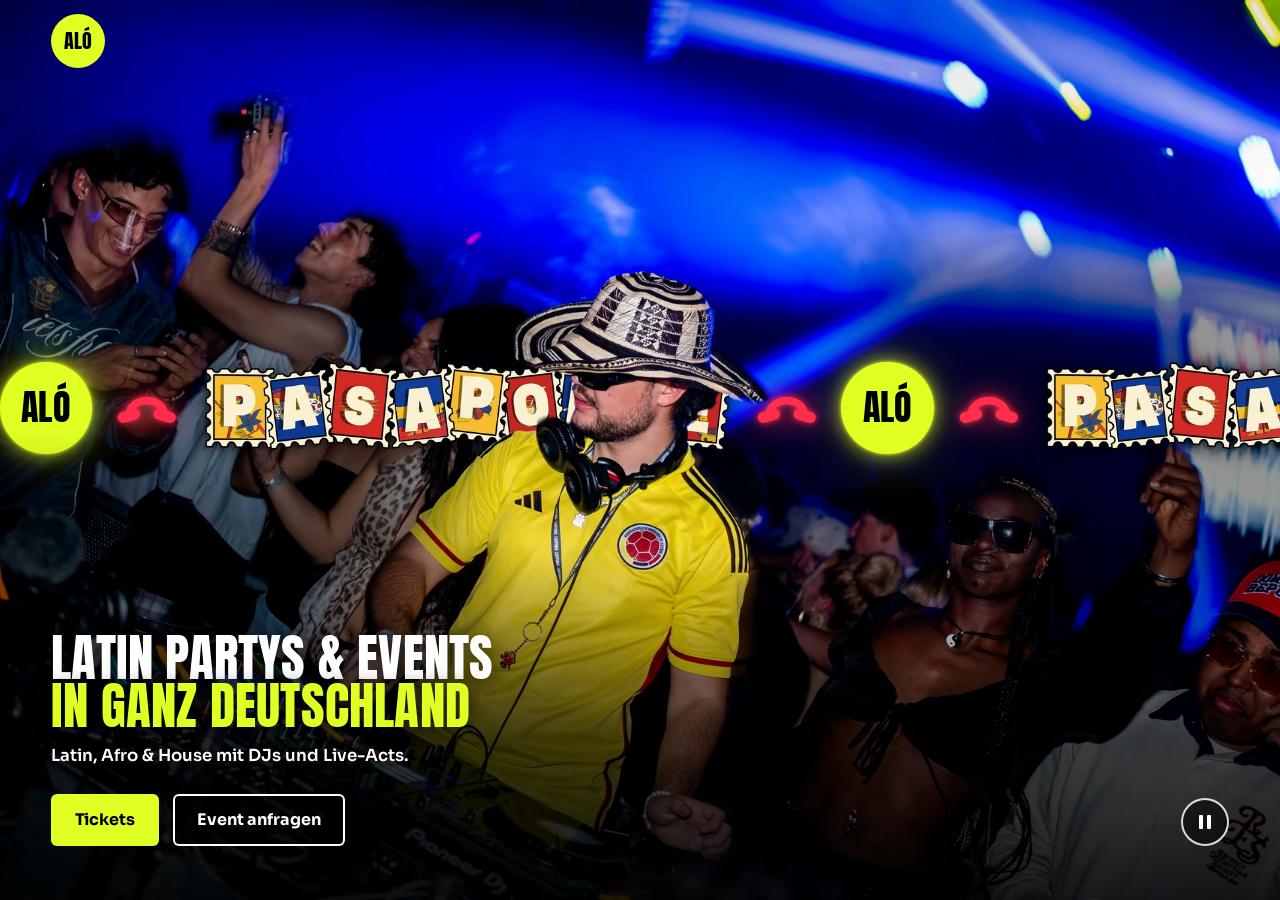
==== index.html @ 97cbc5de "index.html: Weiterleitung auf pasaporte.html Co-Authored-By: Claude Sonnet 5.5 <noreply@anthropic.co" ====
<!DOCTYPE html>
<html lang="de">
<head>
<meta charset="utf-8">
<title>PASAPORTE by ALÓ Events</title>
<meta http-equiv="refresh" content="0; url=pasaporte.html">
<link rel="canonical" href="pasaporte.html">
<script>location.replace("pasaporte.html" + location.search + location.hash);</script>
</head>
<body>
<p><a href="pasaporte.html">Weiter zu PASAPORTE</a></p>
</body>
</html>
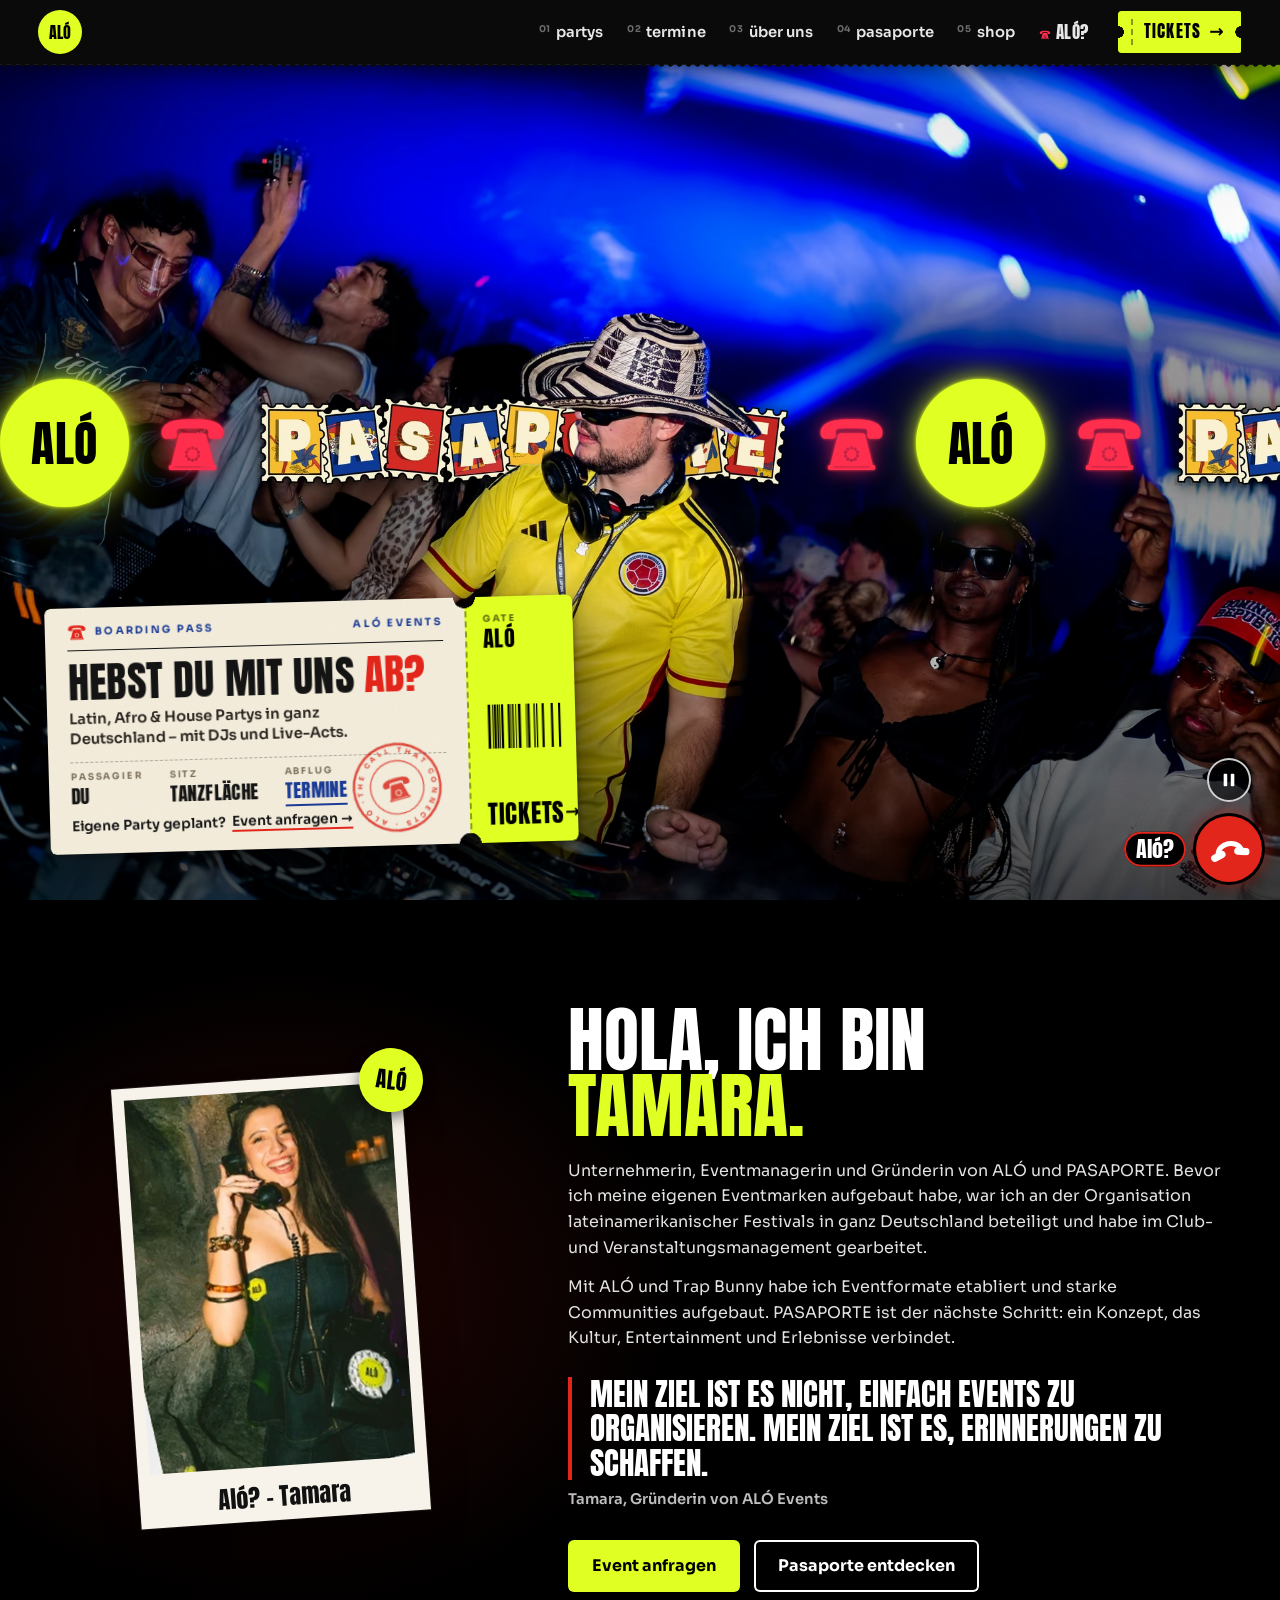
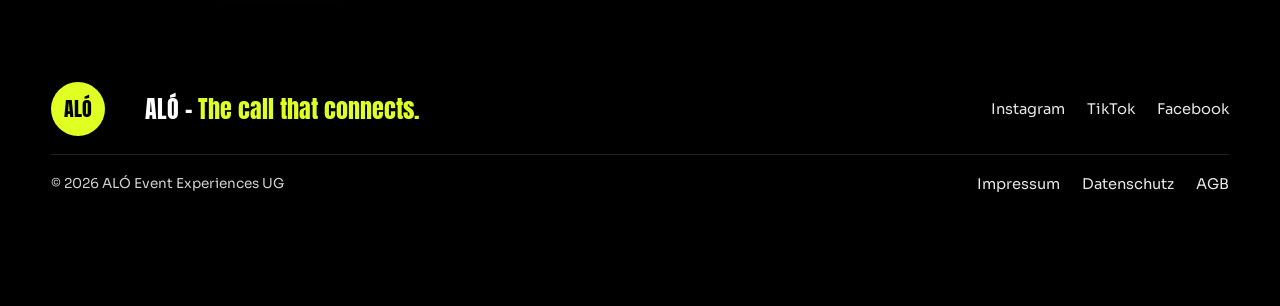
==== commit 25e5b640: "ALÓ Events Layered: komplette Seite mit Layered-Landingpage (Stand 23.11.) Co-Authored-By: Claude So" ====
--- a/index.html
+++ b/index.html
@@ -1,13 +1,678 @@
-<!DOCTYPE html>
+<!doctype html>
 <html lang="de">
 <head>
 <meta charset="utf-8">
-<title>PASAPORTE by ALÓ Events</title>
-<meta http-equiv="refresh" content="0; url=pasaporte.html">
-<link rel="canonical" href="pasaporte.html">
-<script>location.replace("pasaporte.html" + location.search + location.hash);</script>
+<meta name="viewport" content="width=device-width, initial-scale=1, viewport-fit=cover">
+<title>ALÓ Events – Latin, Afro &amp; House Partys in ganz Deutschland</title>
+<meta name="description" content="Latin, Afro &amp; House mit DJs und Live-Acts: ALÓ Events und PASAPORTE machen Partys in ganz Deutschland. Hebst du mit uns ab?">
+<meta name="robots" content="noindex, nofollow">
+<meta name="theme-color" content="#0A0A0A">
+<meta property="og:type" content="website">
+<meta property="og:locale" content="de_DE">
+<meta property="og:title" content="ALÓ Events – Hebst du mit uns ab?">
+<meta property="og:description" content="Latin, Afro &amp; House Partys in ganz Deutschland. The call that connects.">
+<link rel="icon" href="data:image/svg+xml,%3Csvg xmlns='http://www.w3.org/2000/svg' viewBox='0 0 64 64'%3E%3Ccircle cx='32' cy='32' r='32' fill='%23E0FF22'/%3E%3C/svg%3E">
+
+<!-- Display-Font fürs Laufband und das Hintergrundbild (LCP) so früh wie möglich laden -->
+<link rel="preload" href="fonts/anton-latin-400-normal.woff2" as="font" type="font/woff2" crossorigin>
+<link rel="preload" as="image" type="image/avif" fetchpriority="high"
+      imagesrcset="img/hero-dj-bg-1200.avif 1200w, img/hero-dj-bg-1800.avif 1800w, img/hero-dj-bg-2400.avif 2400w"
+      imagesizes="(max-aspect-ratio: 3/2) 150vh, 100vw">
+
+<style>/* Schriften lokal (DSGVO: keine Verbindung zu Google) */
+@font-face{font-family:"Anton";font-style:normal;font-weight:400;font-display:swap;src:url("fonts/anton-latin-400-normal.woff2") format("woff2")}
+@font-face{font-family:"Sora";font-style:normal;font-weight:400;font-display:swap;src:url("fonts/sora-latin-400-normal.woff2") format("woff2")}
+@font-face{font-family:"Sora";font-style:normal;font-weight:600;font-display:swap;src:url("fonts/sora-latin-600-normal.woff2") format("woff2")}
+@font-face{font-family:"Sora";font-style:normal;font-weight:700;font-display:swap;src:url("fonts/sora-latin-700-normal.woff2") format("woff2")}
+</style>
+<style>
+/* ---------- Basis ---------- */
+:root{--lime:#E0FF22;--red:#FF2E4D;--pink:#ED1566;--cyan:#1EF2FF;--phone:#E3261B;
+  --cream:#F6EFDF;--ink:#141414;--cobalt:#1B3C96;--p-red:#D22A24;
+  --display:"Anton",Impact,sans-serif;--text:"Sora",system-ui,sans-serif}
+*,*::before,*::after{box-sizing:border-box}
+html{overflow-x:clip;-webkit-text-size-adjust:100%;text-size-adjust:100%}
+body{margin:0;overflow-x:clip;background:#000;color:#fff;font-family:var(--text);font-size:1rem;line-height:1.6;-webkit-font-smoothing:antialiased}
+img,svg{display:block;max-width:100%}
+a{color:inherit}
+:focus-visible{outline:3px solid var(--focus,#E0FF22);outline-offset:3px}
+.shape-defs{position:absolute;width:0;height:0;overflow:hidden}
+.skip{position:absolute;left:-9999px;top:0;z-index:300;padding:12px 16px;background:#fff;color:#111;font:600 15px/1 system-ui,sans-serif}
+.skip:focus{left:12px;top:12px}
+.pic{display:block;width:100%;height:100%;object-fit:cover;background:#151515}
+.alo-dot{display:inline-grid;place-items:center;aspect-ratio:1/1;border-radius:50%;background:#E0FF22;color:#000;
+  font-family:"Anton",Impact,sans-serif;font-weight:400;line-height:1;text-decoration:none}
+.ctas{display:flex;flex-wrap:wrap;gap:12px 14px;margin-top:clamp(18px,3vh,30px)}
+.btn{display:inline-flex;align-items:center;min-height:52px;padding:0 24px;border-radius:6px;font-weight:700;text-decoration:none;font-size:1rem}
+.btn-main{background:var(--lime);color:#000}
+.btn-main:hover{background:#efff7a}
+.btn-alt{box-shadow:inset 0 0 0 2px #fff;color:#fff}
+.btn-alt:hover{box-shadow:inset 0 0 0 2px var(--lime);color:var(--lime)}
+[id]{scroll-margin-top:80px}
+
+/* ======================================================================
+   Layered Hero
+   Ebenen: 1 Hintergrundfoto · 2 Laufband · 3 freigestellter DJ · 4 Abdunklung · 5 Boarding Pass
+   ====================================================================== */
+.hero{position:relative;margin-top:var(--bar-h,64px);height:calc(100vh - var(--bar-h,64px));height:calc(100svh - var(--bar-h,64px));min-height:560px;
+  overflow:hidden;background:#05061a;isolation:isolate;container-type:size;
+  /* Bildausschnitt: gilt identisch für Hintergrund und Vordergrund */
+  --pos-x:50%;
+  --pos-y:.5}
+
+.hero__bg,.hero__fg{position:absolute;inset:0;margin:0}
+.hero__bg{z-index:1}
+.hero__fg{z-index:3;pointer-events:none;opacity:0;transition:opacity .25s ease-out}
+/* Vordergrund erst zeigen, wenn das Hintergrundfoto da ist – sonst schwebt der DJ kurz auf Schwarz */
+.hero.is-ready .hero__fg{opacity:1}
+.hero__bg img,.hero__fg img{width:100%;height:100%;object-fit:cover;object-position:var(--pos-x) calc(var(--pos-y) * 100%)}
+
+/* --- Laufband ---
+   Die Höhe folgt dem Foto: Das Bild (3:2) wird per cover skaliert, also ist seine dargestellte Höhe
+   max(Hero-Höhe, Hero-Breite × 2/3). --anchor ist die Stelle im Foto (0 = oben, 1 = unten), auf der die
+   Mitte der Zeile liegt. So sitzt das Band auf jeder Bildschirmgröße an derselben Stelle am DJ. */
+.hero__marquee{position:absolute;left:0;right:0;z-index:2;pointer-events:none;user-select:none;
+  --fs:clamp(3rem,7.5cqw,8.5rem);
+  --img-h:max(100cqh, 100cqw * 2 / 3);
+  --anchor:.45;
+  --marquee-top:calc(var(--anchor) * var(--img-h) - (var(--img-h) - 100cqh) * var(--pos-y) - .444 * var(--fs));
+  top:var(--marquee-top);
+  font:400 var(--fs)/.9 var(--display);white-space:nowrap;overflow-x:clip;overflow-y:visible}
+.hero__track{display:flex;align-items:center;width:max-content;animation:hero-marquee 30s linear infinite;will-change:transform}
+.hero__track>span{display:flex;align-items:center;flex:none}
+/* ALÓ-Logo: Lime-Kreis, größer als die Zeile, mit Neon-Glow */
+.hero__alo{flex:none;display:grid;place-items:center;width:1.34em;height:1.34em;margin:-.19em 0;border-radius:50%;background:var(--lime);color:#000;
+  box-shadow:0 0 .04em var(--lime),0 0 .22em rgba(224,255,34,.75),0 0 .55em rgba(224,255,34,.35)}
+.hero__alo i{font-style:normal;font-size:.5em;line-height:1;letter-spacing:.005em;translate:0 .02em}
+/* PASAPORTE-Logo: kein Neon, nur ein dunkler Schatten zur Trennung vom Foto */
+.hero__logo{flex:none;display:block;height:.96em;width:auto;max-width:none;filter:drop-shadow(0 .03em .1em rgba(0,0,0,.7))}
+/* Trenner: Wählscheiben-Telefon in Neon-Rot */
+.hero__sep{flex:none;width:.74em;height:.592em;margin:0 .3em;color:var(--red);
+  filter:drop-shadow(0 0 .015em var(--red)) drop-shadow(0 0 .1em rgba(255,46,77,.7))}
+@keyframes hero-marquee{from{transform:translate3d(0,0,0)}to{transform:translate3d(-50%,0,0)}}
+.hero.is-paused .hero__track{animation-play-state:paused}
+
+/* --- Abdunklung: liegt über BG und FG gleichermaßen, verändert die Ebenen also nicht gegeneinander --- */
+.hero__shade{position:absolute;inset:0;z-index:4;pointer-events:none;
+  background:linear-gradient(0deg,rgba(0,0,0,.62) 0%,rgba(0,0,0,.3) 22%,rgba(0,0,0,0) 40%)}
+
+/* ======================================================================
+   Boarding Pass (unten links) – H1, Tickets, Event-Anfrage
+   ====================================================================== */
+.hero__content{position:absolute;z-index:5;left:clamp(16px,4vw,56px);bottom:clamp(22px,5vh,48px);width:min(528px,calc(100% - 2 * clamp(16px,4vw,56px)))}
+.pass{position:relative;rotate:-1.6deg;transform-origin:0 100%;
+  filter:drop-shadow(0 26px 26px rgba(0,0,0,.5)) drop-shadow(0 3px 3px rgba(0,0,0,.45))}
+.pass__ticket{display:grid;grid-template-columns:minmax(0,1fr) 108px}
+/* Papier mit leichter Körnung */
+.pass__main{position:relative;padding:16px 22px 16px 22px;color:var(--ink);
+  background:url("data:image/svg+xml,%3Csvg xmlns='http://www.w3.org/2000/svg' width='180' height='180'%3E%3Cfilter id='n'%3E%3CfeTurbulence type='fractalNoise' baseFrequency='.85' numOctaves='2' stitchTiles='stitch'/%3E%3CfeColorMatrix values='0 0 0 0 .35  0 0 0 0 .28  0 0 0 0 .18  0 0 0 .09 0'/%3E%3C/filter%3E%3Crect width='100%25' height='100%25' filter='url(%23n)'/%3E%3C/svg%3E"),var(--cream);
+  border-radius:6px 0 0 6px;
+  -webkit-mask:radial-gradient(circle 11px at 100% 0,#0000 97%,#000) top/100% 51% no-repeat,radial-gradient(circle 11px at 100% 100%,#0000 97%,#000) bottom/100% 51% no-repeat;
+  mask:radial-gradient(circle 11px at 100% 0,#0000 97%,#000) top/100% 51% no-repeat,radial-gradient(circle 11px at 100% 100%,#0000 97%,#000) bottom/100% 51% no-repeat}
+.pass__head{display:flex;align-items:center;justify-content:space-between;gap:12px;margin:0;padding-bottom:10px;border-bottom:1.5px solid var(--ink);
+  font:700 .64rem/1 var(--text);letter-spacing:.22em;text-transform:uppercase;color:var(--cobalt)}
+.pass__head span{display:inline-flex;align-items:center;gap:8px}
+.pass__head svg{width:20px;height:16px;color:var(--phone)}
+.pass h1{margin:12px 0 0;font-weight:400}
+.pass__hook{display:block;font:400 clamp(2.2rem,3.3vw,3.25rem)/.9 var(--display);text-transform:uppercase;letter-spacing:.004em;color:var(--ink)}
+.pass__hook em{font-style:normal;color:var(--phone)}
+.pass__kw{display:block;margin-top:8px;max-width:30ch;font:600 clamp(.92rem,1.05vw,1.02rem)/1.38 var(--text);color:#2b2620}
+.pass__fields{display:flex;flex-wrap:wrap;gap:8px 26px;margin:12px 0 0;padding-top:10px;border-top:1.5px dashed rgba(20,20,20,.32)}
+.pass__fields dt{font:700 .58rem/1 var(--text);letter-spacing:.2em;text-transform:uppercase;color:#7d715c}
+.pass__fields dd{margin:5px 0 0;font:400 1.18rem/1 var(--display);text-transform:uppercase;letter-spacing:.02em;color:var(--ink)}
+.pass__fields dd a{color:var(--cobalt);text-decoration:none;border-bottom:2px solid currentColor}
+.pass__fields dd a:hover{color:var(--phone)}
+.pass__more{display:inline-flex;align-items:center;gap:6px;margin-top:12px;font:600 .86rem/1.2 var(--text);color:var(--ink);text-decoration:none}
+.pass__more span{border-bottom:2px solid var(--phone);transition:color .2s}
+.pass__more:hover span{color:var(--phone)}
+
+/* Abriss-Teil = Tickets */
+.pass__stub{position:relative;display:flex;flex-direction:column;justify-content:space-between;gap:10px;padding:18px 14px 16px 18px;
+  background:var(--lime);color:#000;text-decoration:none;border-radius:0 6px 6px 0;
+  -webkit-mask:radial-gradient(circle 11px at 0 0,#0000 97%,#000) top/100% 51% no-repeat,radial-gradient(circle 11px at 0 100%,#0000 97%,#000) bottom/100% 51% no-repeat;
+  mask:radial-gradient(circle 11px at 0 0,#0000 97%,#000) top/100% 51% no-repeat,radial-gradient(circle 11px at 0 100%,#0000 97%,#000) bottom/100% 51% no-repeat;
+  transform-origin:0 100%;transition:transform .35s cubic-bezier(.2,.8,.2,1),background .2s}
+/* Perforation */
+.pass__stub::before{content:"";position:absolute;left:0;top:14px;bottom:14px;border-left:2px dashed rgba(0,0,0,.38)}
+.stub__k{display:block;font:700 .58rem/1 var(--text);letter-spacing:.2em;text-transform:uppercase;color:rgba(0,0,0,.6)}
+.stub__v{display:block;margin-top:4px;font:400 1.4rem/1 var(--display);letter-spacing:.02em}
+.stub__code{width:100%;height:44px;color:#000}
+.stub__cta{display:flex;align-items:center;justify-content:space-between;font:400 1.55rem/1 var(--display);text-transform:uppercase;letter-spacing:.03em}
+.stub__cta b{font:700 1.1rem/1 var(--text);transition:translate .25s}
+.pass__stub:hover,.pass__stub:focus-visible{transform:translate(7px,2px) rotate(4deg);background:#efff7a}
+.pass__stub:hover .stub__cta b{translate:3px 0}
+
+/* Stempel (Deko) */
+.pass__stamp{position:absolute;right:134px;bottom:12px;width:92px;height:92px;color:var(--phone);rotate:-14deg;opacity:.82;mix-blend-mode:multiply;pointer-events:none}
+.pass__stamp text{font:700 7.4px var(--text);letter-spacing:1.55px;fill:currentColor;text-transform:uppercase}
+
+/* --- Pause-Button (WCAG 2.2.2) – sitzt über dem Telefon-Button --- */
+.hero__pause{position:absolute;z-index:6;right:29px;bottom:98px;display:grid;place-items:center;
+  width:44px;height:44px;padding:0;border:0;border-radius:50%;cursor:pointer;color:#fff;background:rgba(0,0,0,.55);
+  box-shadow:inset 0 0 0 2px rgba(255,255,255,.8);transition:color .15s,box-shadow .15s}
+.hero__pause:hover{color:var(--lime);box-shadow:inset 0 0 0 2px var(--lime)}
+.hero__pause svg{width:16px;height:16px}
+.hero__pause .i-play{display:none}
+.hero__pause[aria-pressed="true"] .i-play{display:block}
+.hero__pause[aria-pressed="true"] .i-pause{display:none}
+
+@media (max-width:767px){
+  /* Ticket sitzt über dem Telefon-Button, damit „Tickets“ frei bleibt */
+  .hero__content{bottom:98px}
+  .pass__ticket{grid-template-columns:minmax(0,1fr) 86px}
+  .pass__main{padding:13px 14px 13px 16px}
+  .pass__head{padding-bottom:8px;font-size:.56rem;letter-spacing:.18em}
+  .pass__head svg{width:16px;height:13px}
+  .pass h1{margin-top:9px}
+  .pass__hook{font-size:clamp(1.8rem,7.8vw,2.3rem)}
+  .pass__kw{margin-top:6px;font-size:.8rem;line-height:1.32}
+  .pass__fields{gap:4px 16px;margin-top:9px;padding-top:8px}
+  .pass__fields dt{font-size:.5rem}
+  .pass__fields dd{margin-top:3px;font-size:.95rem}
+  .pass__more{margin-top:9px;font-size:.8rem}
+  .pass__more .q{display:none}
+  .pass__stub{padding:13px 8px 12px 13px}
+  .stub__v{font-size:1.15rem}
+  .stub__code{height:34px}
+  .stub__cta{font-size:1.12rem}
+  .stub__cta b{font-size:.9rem}
+  .pass__stamp{display:none}
+  .hero__pause{top:14px;right:14px;bottom:auto}
+  .hero__shade{background:linear-gradient(0deg,rgba(0,0,0,.8) 0%,rgba(0,0,0,.45) 26%,rgba(0,0,0,0) 44%)}
+}
+@media (max-width:560px){
+  .hero__content{bottom:84px}
+  .pass{rotate:-1deg}
+}
+
+/* Reduzierte Bewegung: Laufband steht, Text statisch sichtbar */
+@media (prefers-reduced-motion:reduce){
+  .hero__track{animation:none;transform:none;margin-left:clamp(16px,4vw,56px)}
+  .hero__pause{display:none}
+  .hero__fg,.pass__stub{transition:none}
+}
+
+/* ---------- Seitenweit: Telefon, Spiralkabel, Footer ---------- */
+:root{--phone:#E3261B}
+.demo{right:auto;left:12px}
+@media (max-width:560px){.demo{left:8px;right:84px;bottom:14px;overflow-x:auto;scrollbar-width:none}.demo a,.demo button{padding:8px 8px;white-space:nowrap}}
+.nav a[aria-current="page"]{color:var(--lime,#E0FF22)}
+
+/* Spiralkabel als Trenner */
+.cord{display:block;width:100%;height:26px;background:url("data:image/svg+xml,%3Csvg xmlns=%22http://www.w3.org/2000/svg%22 viewBox=%220 0 13.0 24%22 width=%2213.0%22 height=%2224%22%3E%3Cpath d=%22M-26.00 3.45 L-27.07 3.51 L-28.12 3.70 L-29.13 4.00 L-30.09 4.42 L-30.97 4.94 L-31.76 5.57 L-32.45 6.29 L-33.02 7.10 L-33.47 7.97 L-33.77 8.90 L-33.92 9.88 L-33.93 10.88 L-33.77 11.91 L-33.46 12.93 L-32.99 13.94 L-32.36 14.93 L-31.59 15.87 L-30.68 16.75 L-29.63 17.57 L-28.46 18.30 L-27.19 18.95 L-25.83 19.50 L-24.39 19.94 L-22.89 20.26 L-21.35 20.46 L-19.78 20.55 L-18.22 20.51 L-16.66 20.35 L-15.15 20.07 L-13.68 19.67 L-12.29 19.16 L-10.98 18.55 L-9.78 17.84 L-8.69 17.05 L-7.72 16.19 L-6.90 15.27 L-6.22 14.30 L-5.69 13.30 L-5.32 12.28 L-5.11 11.25 L-5.06 10.24 L-5.16 9.25 L-5.41 8.30 L-5.80 7.40 L-6.33 6.57 L-6.98 5.82 L-7.73 5.16 L-8.59 4.59 L-9.52 4.14 L-10.51 3.79 L-11.55 3.56 L-12.61 3.46 L-13.69 3.48 L-14.74 3.62 L-15.77 3.88 L-16.75 4.25 L-17.66 4.74 L-18.49 5.33 L-19.22 6.02 L-19.83 6.80 L-20.32 7.65 L-20.68 8.56 L-20.89 9.52 L-20.94 10.52 L-20.85 11.54 L-20.59 12.56 L-20.18 13.58 L-19.61 14.58 L-18.89 15.53 L-18.02 16.44 L-17.02 17.28 L-15.90 18.05 L-14.66 18.73 L-13.33 19.31 L-11.91 19.79 L-10.43 20.16 L-8.90 20.40 L-7.35 20.53 L-5.78 20.54 L-4.22 20.42 L-2.69 20.18 L-1.20 19.82 L0.22 19.35 L1.56 18.78 L2.80 18.11 L3.94 17.35 L4.95 16.51 L5.82 15.61 L6.55 14.65 L7.14 13.66 L7.56 12.65 L7.83 11.62 L7.94 10.60 L7.90 9.60 L7.70 8.64 L7.36 7.72 L6.88 6.86 L6.27 6.08 L5.55 5.39 L4.73 4.79 L3.83 4.29 L2.85 3.90 L1.83 3.63 L0.77 3.48 L-0.30 3.45 L-1.37 3.55 L-2.41 3.77 L-3.40 4.10 L-4.34 4.55 L-5.20 5.11 L-5.97 5.77 L-6.63 6.51 L-7.16 7.33 L-7.57 8.23 L-7.83 9.17 L-7.94 10.16 L-7.90 11.17 L-7.70 12.20 L-7.34 13.22 L-6.83 14.22 L-6.16 15.19 L-5.35 16.12 L-4.40 16.99 L-3.32 17.78 L-2.12 18.50 L-0.82 19.11 L0.57 19.63 L2.03 20.04 L3.54 20.33 L5.09 20.50 L6.66 20.55 L8.22 20.48 L9.76 20.28 L11.27 19.97 L12.71 19.54 L14.09 19.00 L15.37 18.36 L16.54 17.63 L17.60 16.82 L18.52 15.94 L19.31 15.00 L19.94 14.02 L20.43 13.01 L20.75 11.99 L20.92 10.97 L20.93 9.96 L20.79 8.98 L20.50 8.04 L20.06 7.16 L19.50 6.35 L18.82 5.63 L18.04 4.99 L17.16 4.45 L16.21 4.03 L15.20 3.71 L14.15 3.52 L13.09 3.45 L12.02 3.50 L10.96 3.68 L9.95 3.97 L8.99 4.38 L8.10 4.90 L7.30 5.52 L6.60 6.23 L6.02 7.03 L5.56 7.90 L5.25 8.83 L5.08 9.80 L5.07 10.80 L5.21 11.83 L5.51 12.85 L5.97 13.86 L6.58 14.85 L7.34 15.79 L8.25 16.68 L9.28 17.51 L10.44 18.25 L11.70 18.90 L13.06 19.46 L14.50 19.90 L15.99 20.24 L17.53 20.45 L19.09 20.55 L20.66 20.52 L22.21 20.36 L23.73 20.09 L25.20 19.70 L26.60 19.20 L27.92 18.60 L29.13 17.90 L30.23 17.12 L31.21 16.26 L32.04 15.34 L32.73 14.38 L33.27 13.38 L33.65 12.36 L33.88 11.33 L33.94 10.32 L33.86 9.33 L33.62 8.37 L33.24 7.47 L32.72 6.64 L32.08 5.88 L31.33 5.21 L30.48 4.63 L29.56 4.17 L28.57 3.81 L27.53 3.58 L26.47 3.46 L25.40 3.47 L24.34 3.60 L23.31 3.85 L22.33 4.22 L21.41 4.70 L20.57 5.28 L19.84 5.97 L19.21 6.73 L18.71 7.58 L18.35 8.49 L18.12 9.44 L18.06 10.44 L18.14 11.46 L18.38 12.48 L18.79 13.50 L19.34 14.50 L20.05 15.46 L20.91 16.37 L21.89 17.22 L23.01 17.99 L24.24 18.68 L25.56 19.27 L26.97 19.76 L28.45 20.13 L29.97 20.39 L31.53 20.53 L33.10 20.54 L34.66 20.43 L36.19 20.20 L37.68 19.86 L39.11 19.40 L40.45 18.83 L41.71 18.16 L42.85 17.41 L43.87 16.58 L44.76 15.68 L45.50 14.73 L46.09 13.74 L46.53 12.73 L46.82 11.70 L46.94 10.68 L46.91 9.68 L46.72 8.71 L46.39 7.79 L45.92 6.93 L45.32 6.14 L44.61 5.44 L43.80 4.83 L42.90 4.32 L41.93 3.93 L40.91 3.65 L39.86 3.49%22 fill=%22none%22 stroke=%22%23E3261B%22 stroke-width=%221.9%22 stroke-linecap=%22round%22 stroke-linejoin=%22round%22/%3E%3C/svg%3E") repeat-x 0 50%/auto 26px;filter:drop-shadow(0 0 5px rgba(227,38,27,.55))}
+
+/* Telefon-Button */
+.phone{position:fixed;right:18px;bottom:18px;z-index:130;font-family:"Sora",system-ui,sans-serif}
+.phone-btn{position:relative;display:grid;place-items:center;width:66px;height:66px;border-radius:50%;border:0;cursor:pointer;
+  background:var(--phone);color:#fff;box-shadow:0 0 0 3px #000,0 0 18px rgba(227,38,27,.75),0 8px 22px rgba(0,0,0,.5);transition:transform .25s}
+.phone-btn:hover{transform:scale(1.06)}
+.phone-btn:focus-visible{outline:3px solid #fff;outline-offset:4px}
+.phone-btn .handset{width:40px;height:auto;transform:rotate(-12deg);transition:transform .35s cubic-bezier(.2,.8,.2,1)}
+.phone.is-open .phone-btn .handset{transform:translateY(-7px) rotate(-34deg)}
+.phone-btn-txt{position:absolute;right:76px;top:50%;translate:0 -50%;white-space:nowrap;font:400 1.35rem/1 "Anton",Impact,sans-serif;color:#fff;
+  background:#000;padding:7px 12px 6px;border-radius:999px;box-shadow:inset 0 0 0 2px var(--phone);pointer-events:none}
+.ring-wave{position:absolute;inset:0;border-radius:50%;border:3px solid var(--phone);opacity:0;pointer-events:none}
+.phone.ringing .phone-btn .handset{animation:alo-ring .7s ease-in-out 2}
+.phone.ringing .ring-wave{animation:alo-wave 1.2s ease-out 1}
+.phone.ringing .ring-wave + .ring-wave{animation-delay:.25s}
+@keyframes alo-ring{0%,100%{transform:rotate(-12deg)}10%,30%,50%,70%{transform:rotate(-24deg)}20%,40%,60%,80%{transform:rotate(0deg)}}
+@keyframes alo-wave{0%{opacity:.9;transform:scale(1)}100%{opacity:0;transform:scale(2.1)}}
+
+/* Panel mit Wählscheibe */
+.phone-panel{position:absolute;right:0;bottom:84px;width:min(380px,calc(100vw - 36px));padding:18px 18px 16px;border-radius:18px;background:#0c0c0c;color:#fff;
+  box-shadow:0 0 0 2px var(--phone),0 0 40px -6px rgba(227,38,27,.7),0 24px 60px rgba(0,0,0,.6)}
+.phone-panel[hidden]{display:none}
+.pp-head{display:flex;align-items:flex-start;justify-content:space-between;gap:12px}
+.pp-title{margin:0;font:400 2rem/1 "Anton",Impact,sans-serif;color:var(--lime,#E0FF22)}
+.pp-title span{display:block;margin-top:6px;font:600 .95rem/1.35 "Sora",sans-serif;color:#fff}
+.pp-close{flex:none;width:40px;height:40px;border-radius:50%;border:0;background:#222;color:#fff;font:700 1.4rem/1 system-ui,sans-serif;cursor:pointer}
+.pp-close:hover{background:#333}
+.pp-dial{width:min(250px,64vw);margin:12px auto 6px}
+.dial{display:block;width:100%;height:auto;touch-action:none;user-select:none}
+.dial .wheel{will-change:transform}
+.dial-hit{fill:transparent;cursor:grab}
+.dial-hit:active{cursor:grabbing}
+.dial-num{font:400 22px "Anton",Impact,sans-serif;fill:#9a8f80}
+.dial-num.on{fill:var(--phone)}
+.dial-logo{font:400 40px "Anton",Impact,sans-serif;fill:#000}
+.pp-hint{margin:2px 0 8px;font-size:.85rem;color:#bdbdbd;text-align:center}
+.pp-list{list-style:none;margin:0;padding:0;display:grid;gap:6px}
+.pp-list a{display:flex;align-items:center;gap:12px;min-height:46px;padding:6px 12px 6px 6px;border-radius:10px;background:#181818;text-decoration:none;font-weight:700;color:#fff}
+.pp-list a b{display:grid;place-items:center;width:34px;height:34px;border-radius:50%;background:#F4EEE4;color:var(--phone);font:400 1.15rem/1 "Anton",Impact,sans-serif}
+.pp-list a small{margin-left:auto;font-weight:500;font-size:.78rem;color:#9d9d9d}
+.pp-list a:hover,.pp-list a:focus-visible,.pp-list a.is-dialing{background:#262626;box-shadow:inset 0 0 0 2px var(--lime,#E0FF22)}
+.pp-list a:focus-visible{outline:none}
+.pp-note{margin:8px 0 0;font-size:.85rem;color:#ffd3cf}
+.pp-foot{display:flex;justify-content:flex-end;margin-top:10px}
+.pp-sound{border:0;background:none;color:#bdbdbd;font:600 .82rem "Sora",sans-serif;cursor:pointer;padding:6px 4px;text-decoration:underline;text-underline-offset:4px}
+.pp-sound[aria-pressed="true"]{color:var(--lime,#E0FF22)}
+@media (max-width:560px){
+  .phone{right:12px;bottom:12px}
+  .phone-btn{width:60px;height:60px}
+  .phone-btn-txt{display:none}
+  .phone-panel{position:fixed;left:8px;right:8px;bottom:84px;width:auto;max-height:calc(100svh - 100px);overflow:auto}
+}
+@media (prefers-reduced-motion:reduce){
+  .phone-btn,.phone-btn .handset{transition:none}
+  .phone.ringing .phone-btn .handset,.phone.ringing .ring-wave{animation:none}
+}
+
+/* Footer */
+.foot{position:relative;background:#000;color:#cfcfcf;padding:0 0 calc(110px + env(safe-area-inset-bottom));font-family:"Sora",system-ui,sans-serif}
+.foot .cord{margin-bottom:34px}
+.foot-in{display:grid;grid-template-columns:auto 1fr auto;gap:18px 40px;align-items:center;padding:0 clamp(16px,4vw,56px)}
+.foot .alo-dot{width:54px;font-size:20px;color:#000}
+.foot-claim{margin:0;font:400 1.5rem/1.1 "Anton",Impact,sans-serif;color:#fff}
+.foot-claim span{color:var(--lime,#E0FF22)}
+.foot ul{display:flex;flex-wrap:wrap;gap:8px 22px;list-style:none;margin:0;padding:0}
+.foot a{color:#e6e6e6;text-decoration:none;font-size:.92rem}
+.foot a:hover{color:var(--lime,#E0FF22)}
+.foot-legal{grid-column:1/-1;display:flex;flex-wrap:wrap;justify-content:space-between;gap:10px 24px;padding-top:18px;border-top:1px solid #222;font-size:.85rem}
+.foot-legal p{margin:0}
+@media (max-width:760px){.foot-in{grid-template-columns:1fr}}
+
+
+/* Über uns: Tamara */
+.about{position:relative;display:grid;grid-template-columns:minmax(0,.8fr) minmax(0,1.2fr);gap:40px clamp(32px,6vw,96px);align-items:center;
+  padding:clamp(70px,12vh,130px) clamp(16px,4vw,56px) clamp(60px,10vh,110px);background:#000}
+.about::before{content:"";position:absolute;inset:0;pointer-events:none;background:radial-gradient(45% 60% at 22% 50%,rgba(227,38,27,.16),transparent 70%)}
+.polaroid{position:relative;justify-self:center;margin:0;width:min(290px,74vw);padding:12px 12px 54px;background:#F7F3EA;rotate:-4deg;
+  box-shadow:0 26px 50px -20px rgba(0,0,0,.9),0 0 0 1px rgba(255,255,255,.08)}
+.polaroid .pic{aspect-ratio:266/375;height:auto;background:#222}
+.polaroid figcaption{position:absolute;left:0;right:0;bottom:12px;text-align:center;font:400 1.5rem/1 var(--display);color:#111}
+.polaroid .alo-dot{position:absolute;right:-22px;top:-22px;width:64px;font-size:22px;rotate:10deg;box-shadow:0 6px 14px rgba(0,0,0,.5)}
+.about-txt{position:relative;max-width:62ch}
+.about h2{margin:0 0 18px;font:400 clamp(2.8rem,5.6vw,5.4rem)/.92 var(--display);text-transform:uppercase}
+.about h2 span{display:block;color:var(--lime)}
+.about p{margin:0 0 14px;color:#e2e2e2}
+.about blockquote{margin:26px 0 8px;padding:0 0 0 18px;border-left:4px solid var(--phone,#E3261B);font:400 clamp(1.5rem,2.4vw,2.1rem)/1.12 var(--display);text-transform:uppercase;color:#fff}
+.about .sig{margin:0;font-weight:600;font-size:.92rem;color:#bdbdbd}
+.about .ctas{margin-top:28px}
+@media (max-width:980px){
+  .about{grid-template-columns:1fr}
+  .polaroid{margin-bottom:10px}
+}
+</style>
+<style>/* Echte Wählscheibe (aus dem Telefonfoto) im Kontakt-Telefon */
+.rdial{position:relative;aspect-ratio:1;width:100%;touch-action:none;user-select:none;-webkit-user-select:none;filter:drop-shadow(0 10px 18px rgba(0,0,0,.55))}
+.rdial .rd-l{position:absolute;inset:0;width:100%;height:100%;display:block;pointer-events:none}
+.rdial .rd-num{position:absolute;inset:0;width:100%;height:100%;pointer-events:none}
+.rdial .rd-num text{font:700 17px "Sora",system-ui,sans-serif;fill:#EDE6D6;text-anchor:middle}
+.rdial .wheel{position:absolute;inset:0;transform-origin:50% 50%;will-change:transform}
+.rdial .rd-top{z-index:2}
+.rdial .dial-hit{position:absolute;width:13.5%;aspect-ratio:1;border-radius:50%;translate:-50% -50%;cursor:grab;z-index:3}
+.rdial .dial-hit:active{cursor:grabbing}
+</style>
+<noscript><style>.hero__fg{opacity:1}</style></noscript>
+<link rel="stylesheet" href="css/layered.css">
+<script type="application/ld+json">
+{
+ "@context": "https://schema.org",
+ "@graph": [
+  {
+   "@type": "Organization",
+   "@id": "https://www.alo-events.com/#org",
+   "name": "ALÓ Event Experiences UG (haftungsbeschränkt)",
+   "alternateName": "ALÓ Events",
+   "url": "https://www.alo-events.com/",
+   "slogan": "The call that connects",
+   "address": {
+    "@type": "PostalAddress",
+    "streetAddress": "Danziger Platz 4",
+    "postalCode": "60314",
+    "addressLocality": "Frankfurt am Main",
+    "addressCountry": "DE"
+   },
+   "sameAs": [
+    "https://www.instagram.com/wearealoevents/",
+    "https://www.tiktok.com/@alo.events",
+    "https://www.facebook.com/wearealoevents"
+   ],
+   "email": "wearealoevents@gmail.com",
+   "telephone": "+49 176 81373531"
+  }
+ ]
+}
+</script>
 </head>
 <body>
-<p><a href="pasaporte.html">Weiter zu PASAPORTE</a></p>
+<svg class="shape-defs" aria-hidden="true" focusable="false"><defs><mask id="tel-m" maskUnits="userSpaceOnUse" x="0" y="0" width="120" height="96"><rect width="120" height="96" fill="#fff"/><g fill="#000"><circle cx="60.00" cy="55.40" r="3.05"/><circle cx="66.23" cy="57.42" r="3.05"/><circle cx="70.08" cy="62.72" r="3.05"/><circle cx="70.08" cy="69.28" r="3.05"/><circle cx="66.23" cy="74.58" r="3.05"/><circle cx="60.00" cy="76.60" r="3.05"/><circle cx="53.77" cy="74.58" r="3.05"/><circle cx="49.92" cy="69.28" r="3.05"/><circle cx="49.92" cy="62.72" r="3.05"/><circle cx="53.77" cy="57.42" r="3.05"/></g><path d="M30 87.5 H90" stroke="#000" stroke-width="2.2" stroke-linecap="round"/></mask><symbol id="tel" viewBox="0 0 120 96"><g fill="currentColor" mask="url(#tel-m)"><path d="M8 33 C 6 22, 14 13, 30 9.5 C 44 6.5, 76 6.5, 90 9.5 C 106 13, 114 22, 112 33 C 111.4 37.6, 108.6 40, 104.4 40 L 92.4 40 C 88.6 40, 86.4 37.6, 86.6 33.8 L 87 28.6 C 87.2 25.8, 85.2 23.6, 82.2 23.3 C 70.4 22.2, 49.6 22.2, 37.8 23.3 C 34.8 23.6, 32.8 25.8, 33 28.6 L 33.4 33.8 C 33.6 37.6, 31.4 40, 27.6 40 L 15.6 40 C 11.4 40, 8.6 37.6, 8 33 Z"/> <path d="M41.5 31 H78.5 C 81 31, 82.6 32.4, 83.2 34.8 L 95.4 82 C 96 84.6, 94.4 86.4, 91.8 86.4 H28.2 C 25.6 86.4, 24 84.6, 24.6 82 L 36.8 34.8 C 37.4 32.4, 39 31, 41.5 31 Z"/> <rect x="20" y="84.6" width="80" height="8.4" rx="3"/></g></symbol></defs></svg>
+<a class="skip" href="#main">Zum Inhalt springen</a>
+
+<header class="top">
+  <a class="alo-dot" href="index.html" aria-label="ALÓ Events, zur Startseite">ALÓ</a>
+  <button class="menu-btn" type="button" data-menu aria-expanded="false" aria-controls="nav">Menü</button>
+  <nav class="nav" id="nav" aria-label="Hauptmenü"><ul><li><a href="partys.html">partys</a></li><li><a href="termine.html">termine</a></li><li><a href="index.html#ueber-uns">über uns</a></li><li><a href="pasaporte.html">pasaporte</a></li><li><a href="shop.html">shop</a></li><li><a href="kontakt.html">ALÓ?</a></li></ul><a class="nav-cta" href="https://www.tickettailor.com/all-tickets/aloevents/">Tickets</a></nav>
+</header>
+
+<main id="main">
+  <section class="hero" aria-labelledby="hero-title">
+
+    <picture class="hero__bg">
+      <source type="image/avif" sizes="(max-aspect-ratio: 3/2) 150vh, 100vw"
+              srcset="img/hero-dj-bg-1200.avif 1200w, img/hero-dj-bg-1800.avif 1800w, img/hero-dj-bg-2400.avif 2400w">
+      <source type="image/webp" sizes="(max-aspect-ratio: 3/2) 150vh, 100vw"
+              srcset="img/hero-dj-bg-1200.webp 1200w, img/hero-dj-bg-1800.webp 1800w, img/hero-dj-bg-2400.webp 2400w">
+      <img src="img/hero-dj-bg-1800.webp" width="2400" height="1600" fetchpriority="high" decoding="async"
+           alt="DJ in kolumbianischem Fußballtrikot und Sombrero vueltiao am DJ-Pult, umringt von feiernden Gästen im blauen Clublicht">
+    </picture>
+
+    <div class="hero__marquee" aria-hidden="true">
+      <div class="hero__track">
+        <span>
+          <span class="hero__alo"><i>ALÓ</i></span>
+          <svg class="hero__sep" viewBox="0 0 120 96" focusable="false"><use href="#tel"/></svg>
+          <img class="hero__logo" src="img/pasaporte-logo-800.webp" srcset="img/pasaporte-logo-800.webp 800w, img/pasaporte-logo-1600.webp 1600w" sizes="(max-width: 639px) 264px, (min-width: 1812px) 748px, 41.3vw" width="1600" height="279" alt="" decoding="async">
+          <svg class="hero__sep" viewBox="0 0 120 96" focusable="false"><use href="#tel"/></svg>
+          <span class="hero__alo"><i>ALÓ</i></span>
+          <svg class="hero__sep" viewBox="0 0 120 96" focusable="false"><use href="#tel"/></svg>
+          <img class="hero__logo" src="img/pasaporte-logo-800.webp" srcset="img/pasaporte-logo-800.webp 800w, img/pasaporte-logo-1600.webp 1600w" sizes="(max-width: 639px) 264px, (min-width: 1812px) 748px, 41.3vw" width="1600" height="279" alt="" decoding="async">
+          <svg class="hero__sep" viewBox="0 0 120 96" focusable="false"><use href="#tel"/></svg>
+          <span class="hero__alo"><i>ALÓ</i></span>
+          <svg class="hero__sep" viewBox="0 0 120 96" focusable="false"><use href="#tel"/></svg>
+          <img class="hero__logo" src="img/pasaporte-logo-800.webp" srcset="img/pasaporte-logo-800.webp 800w, img/pasaporte-logo-1600.webp 1600w" sizes="(max-width: 639px) 264px, (min-width: 1812px) 748px, 41.3vw" width="1600" height="279" alt="" decoding="async">
+          <svg class="hero__sep" viewBox="0 0 120 96" focusable="false"><use href="#tel"/></svg>
+          <span class="hero__alo"><i>ALÓ</i></span>
+          <svg class="hero__sep" viewBox="0 0 120 96" focusable="false"><use href="#tel"/></svg>
+          <img class="hero__logo" src="img/pasaporte-logo-800.webp" srcset="img/pasaporte-logo-800.webp 800w, img/pasaporte-logo-1600.webp 1600w" sizes="(max-width: 639px) 264px, (min-width: 1812px) 748px, 41.3vw" width="1600" height="279" alt="" decoding="async">
+          <svg class="hero__sep" viewBox="0 0 120 96" focusable="false"><use href="#tel"/></svg>
+        </span>
+        <span>
+          <span class="hero__alo"><i>ALÓ</i></span>
+          <svg class="hero__sep" viewBox="0 0 120 96" focusable="false"><use href="#tel"/></svg>
+          <img class="hero__logo" src="img/pasaporte-logo-800.webp" srcset="img/pasaporte-logo-800.webp 800w, img/pasaporte-logo-1600.webp 1600w" sizes="(max-width: 639px) 264px, (min-width: 1812px) 748px, 41.3vw" width="1600" height="279" alt="" decoding="async">
+          <svg class="hero__sep" viewBox="0 0 120 96" focusable="false"><use href="#tel"/></svg>
+          <span class="hero__alo"><i>ALÓ</i></span>
+          <svg class="hero__sep" viewBox="0 0 120 96" focusable="false"><use href="#tel"/></svg>
+          <img class="hero__logo" src="img/pasaporte-logo-800.webp" srcset="img/pasaporte-logo-800.webp 800w, img/pasaporte-logo-1600.webp 1600w" sizes="(max-width: 639px) 264px, (min-width: 1812px) 748px, 41.3vw" width="1600" height="279" alt="" decoding="async">
+          <svg class="hero__sep" viewBox="0 0 120 96" focusable="false"><use href="#tel"/></svg>
+          <span class="hero__alo"><i>ALÓ</i></span>
+          <svg class="hero__sep" viewBox="0 0 120 96" focusable="false"><use href="#tel"/></svg>
+          <img class="hero__logo" src="img/pasaporte-logo-800.webp" srcset="img/pasaporte-logo-800.webp 800w, img/pasaporte-logo-1600.webp 1600w" sizes="(max-width: 639px) 264px, (min-width: 1812px) 748px, 41.3vw" width="1600" height="279" alt="" decoding="async">
+          <svg class="hero__sep" viewBox="0 0 120 96" focusable="false"><use href="#tel"/></svg>
+          <span class="hero__alo"><i>ALÓ</i></span>
+          <svg class="hero__sep" viewBox="0 0 120 96" focusable="false"><use href="#tel"/></svg>
+          <img class="hero__logo" src="img/pasaporte-logo-800.webp" srcset="img/pasaporte-logo-800.webp 800w, img/pasaporte-logo-1600.webp 1600w" sizes="(max-width: 639px) 264px, (min-width: 1812px) 748px, 41.3vw" width="1600" height="279" alt="" decoding="async">
+          <svg class="hero__sep" viewBox="0 0 120 96" focusable="false"><use href="#tel"/></svg>
+        </span>
+      </div>
+    </div>
+
+    <picture class="hero__fg">
+      <source type="image/avif" sizes="(max-aspect-ratio: 3/2) 150vh, 100vw"
+              srcset="img/hero-dj-fg-1200.avif 1200w, img/hero-dj-fg-1800.avif 1800w, img/hero-dj-fg-2400.avif 2400w">
+      <source type="image/webp" sizes="(max-aspect-ratio: 3/2) 150vh, 100vw"
+              srcset="img/hero-dj-fg-1200.webp 1200w, img/hero-dj-fg-1800.webp 1800w, img/hero-dj-fg-2400.webp 2400w">
+      <img src="img/hero-dj-fg-1800.webp" width="2400" height="1600" alt="" decoding="async">
+    </picture>
+
+    <div class="hero__shade" aria-hidden="true"></div>
+
+    <div class="hero__content">
+      <div class="pass">
+        <div class="pass__ticket">
+          <div class="pass__main">
+            <p class="pass__head"><span><svg viewBox="0 0 120 96" aria-hidden="true" focusable="false"><use href="#tel"/></svg>Boarding Pass</span><span>ALÓ Events</span></p>
+            <h1 id="hero-title"><span class="pass__hook">Hebst du mit uns <em>ab?</em></span>
+              <span class="pass__kw">Latin, Afro &amp; House Partys in ganz Deutschland – mit DJs und Live-Acts.</span></h1>
+            <dl class="pass__fields">
+              <div><dt>Passagier</dt><dd>Du</dd></div>
+              <div><dt>Sitz</dt><dd>Tanzfläche</dd></div>
+              <div><dt>Abflug</dt><dd><a href="termine.html">Termine</a></dd></div>
+            </dl>
+            <a class="pass__more" href="kontakt.html?thema=event#anfrage"><i class="q" style="font-style:normal">Eigene Party geplant?</i> <span>Event anfragen →</span></a>
+          </div>
+          <a class="pass__stub" href="https://www.tickettailor.com/all-tickets/aloevents/" aria-label="Tickets bei Tickettailor">
+            <span><span class="stub__k">Gate</span><span class="stub__v">ALÓ</span></span>
+            <svg class="stub__code" viewBox="0 0 88 30" preserveAspectRatio="none" aria-hidden="true" focusable="false"><g fill="currentColor"><rect x="3.0" width="3" height="30"/><rect x="8.0" width="1" height="30"/><rect x="10.0" width="2.5" height="30"/><rect x="13.5" width="2" height="30"/><rect x="16.5" width="1" height="30"/><rect x="18.5" width="2.5" height="30"/><rect x="26.0" width="2.5" height="30"/><rect x="29.5" width="1" height="30"/><rect x="31.5" width="1.5" height="30"/><rect x="35.0" width="1" height="30"/><rect x="38.0" width="3" height="30"/><rect x="47.0" width="1" height="30"/><rect x="49.0" width="2.5" height="30"/><rect x="56.0" width="1.5" height="30"/><rect x="59.0" width="1.5" height="30"/><rect x="65.5" width="2.5" height="30"/><rect x="76.0" width="2.5" height="30"/><rect x="84.5" width="2.5" height="30"/></g></svg>
+            <span class="stub__cta">Tickets <b aria-hidden="true">→</b></span>
+          </a>
+        </div>
+        <svg class="pass__stamp" viewBox="0 0 100 100" aria-hidden="true" focusable="false">
+          <defs><path id="stamp-ring" d="M50 50 m-38 0 a38 38 0 1 1 76 0 a38 38 0 1 1 -76 0"/></defs>
+          <circle cx="50" cy="50" r="47" fill="none" stroke="currentColor" stroke-width="2.6"/>
+          <circle cx="50" cy="50" r="29" fill="none" stroke="currentColor" stroke-width="1.3"/>
+          <text><textPath href="#stamp-ring" textLength="236">The call that connects · ALÓ ·</textPath></text>
+          <use href="#tel" x="33" y="37.5" width="34" height="27.2"/>
+        </svg>
+      </div>
+    </div>
+
+    <button class="hero__pause" type="button" aria-pressed="false" aria-label="Laufband pausieren">
+      <svg class="i-pause" viewBox="0 0 18 18" aria-hidden="true" focusable="false"><rect x="3" y="2" width="4" height="14" rx="1" fill="currentColor"/><rect x="11" y="2" width="4" height="14" rx="1" fill="currentColor"/></svg>
+      <svg class="i-play" viewBox="0 0 18 18" aria-hidden="true" focusable="false"><path d="M4 2.2v13.6c0 .8.9 1.3 1.6.8l10-6.8c.6-.4.6-1.2 0-1.6l-10-6.8C4.9.9 4 1.4 4 2.2z" fill="currentColor"/></svg>
+    </button>
+
+  </section>
+
+  <section class="about" id="ueber-uns" aria-labelledby="h-about">
+    <figure class="polaroid">
+      <img class="pic" src="img/tamara-alo-events.webp" width="266" height="375" alt="Tamara, Gründerin von ALÓ Events, lacht mit dem Hörer des ALÓ-Telefons am Ohr" loading="lazy">
+      <figcaption>Aló? – Tamara</figcaption>
+      <span class="alo-dot" aria-hidden="true">ALÓ</span>
+    </figure>
+    <div class="about-txt">
+      <h2 id="h-about">Hola, ich bin <span>Tamara.</span></h2>
+      <p>Unternehmerin, Eventmanagerin und Gründerin von ALÓ und PASAPORTE. Bevor ich meine eigenen Eventmarken aufgebaut habe, war ich an der Organisation lateinamerikanischer Festivals in ganz Deutschland beteiligt und habe im Club- und Veranstaltungsmanagement gearbeitet.</p>
+      <p>Mit ALÓ und Trap Bunny habe ich Eventformate etabliert und starke Communities aufgebaut. PASAPORTE ist der nächste Schritt: ein Konzept, das Kultur, Entertainment und Erlebnisse verbindet.</p>
+      <blockquote><p style="margin:0;color:inherit">Mein Ziel ist es nicht, einfach Events zu organisieren. Mein Ziel ist es, Erinnerungen zu schaffen.</p></blockquote>
+      <p class="sig">Tamara, Gründerin von ALÓ Events</p>
+      <div class="ctas"><a class="btn btn-main" href="kontakt.html?thema=event#anfrage">Event anfragen</a><a class="btn btn-alt" href="pasaporte.html">Pasaporte entdecken</a></div>
+    </div>
+  </section>
+</main>
+
+<footer class="foot"><div class="foot-in"><a class="alo-dot" href="index.html" data-home aria-label="ALÓ Events, zur Startseite">ALÓ</a><p class="foot-claim">ALÓ – <span>The call that connects.</span></p><ul aria-label="Social Media"><li><a href="https://www.instagram.com/wearealoevents/">Instagram</a></li><li><a href="https://www.tiktok.com/@alo.events">TikTok</a></li><li><a href="https://www.facebook.com/wearealoevents">Facebook</a></li></ul><div class="foot-legal"><p>© 2026 ALÓ Event Experiences UG</p><ul aria-label="Rechtliches"><li><a href="impressum.html">Impressum</a></li><li><a href="datenschutz.html">Datenschutz</a></li><li><a href="agb.html">AGB</a></li></ul></div></div></footer>
+
+<div class="phone" id="alo-phone"><button class="phone-btn" type="button" aria-expanded="false" aria-controls="phone-panel" aria-label="Aló? Anrufen und Kontakt öffnen"><span class="ring-wave" aria-hidden="true"></span><span class="ring-wave" aria-hidden="true"></span><svg class="handset" viewBox="0 0 120 64" aria-hidden="true" focusable="false"><path d="M24 44 C 30 8, 90 8, 96 44" fill="none" stroke="currentColor" stroke-width="15" stroke-linecap="round"/><rect x="1" y="37" width="46" height="22" rx="11" transform="rotate(-16 24 48)" fill="currentColor"/><rect x="73" y="37" width="46" height="22" rx="11" transform="rotate(16 96 48)" fill="currentColor"/></svg><span class="phone-btn-txt" aria-hidden="true">Aló?</span></button><div class="phone-panel" id="phone-panel" role="dialog" aria-labelledby="phone-title" hidden><div class="pp-head"><p class="pp-title" id="phone-title">Aló?<span>Wohin dürfen wir dich verbinden?</span></p><button class="pp-close" type="button" aria-label="Auflegen und schließen">×</button></div><div class="pp-dial"><div class="dial rdial" aria-hidden="true"><img class="rd-l" src="img/telefon/rd-plate.webp" alt="" draggable="false"><svg class="rd-num" viewBox="0 0 300 300" focusable="false"><text x="192.0" y="66.7">1</text><text x="148.5" y="57.3">2</text><text x="105.7" y="67.8">3</text><text x="71.2" y="96.3">4</text><text x="52.6" y="138.0">5</text><text x="53.4" y="178.7">6</text><text x="74.0" y="220.2">7</text><text x="109.4" y="247.0">8</text><text x="152.5" y="255.6">9</text><text x="192.6" y="246.0">0</text></svg><div class="wheel"><img class="rd-l" src="img/telefon/rd-wheel.webp" alt="" draggable="false"><span class="dial-hit" data-k="1" style="left:63.99%;top:20.05%"></span><span class="dial-hit" data-k="2" style="left:49.5%;top:16.95%"></span><span class="dial-hit" data-k="3" style="left:35.22%;top:20.43%"></span><span class="dial-hit" data-k="4" style="left:23.72%;top:29.95%"></span></div><img class="rd-l rd-top" src="img/telefon/rd-top.webp" alt="" draggable="false"></div></div><p class="pp-hint">Dreh die Scheibe bis zum Anschlag oder wähl direkt:</p><ol class="pp-list"><li><a href="https://www.tickettailor.com/all-tickets/aloevents/" data-k="1"><b>1</b>Tickets</a></li><li><a href="kontakt.html?thema=event#anfrage" data-k="2"><b>2</b>Event anfragen</a></li><li><a href="kontakt.html?thema=liveact#anfrage" data-k="3"><b>3</b>Live-Act buchen</a></li><li><a href="https://wa.me/49XXXXXXXXXX?text=Al%C3%B3%21%20Ich%20habe%20eine%20Frage%20zu%20euren%20Events." data-k="4" data-wa><b>4</b>WhatsApp<small>Nummer folgt</small></a></li></ol><p class="pp-note" hidden>Die WhatsApp-Nummer tragen wir ein, sobald sie feststeht. Bis dahin: <a href="kontakt.html#anfrage">Anfrage schreiben</a>.</p></div></div>
+
+<script>
+/* Vordergrund einblenden, sobald das Hintergrundfoto geladen ist; Pause-Button fürs Laufband; Menü (mobil) */
+(function () {
+  var hero = document.querySelector('.hero');
+  if (hero) {
+    var bg = hero.querySelector('.hero__bg img');
+    var ready = function () { hero.classList.add('is-ready'); };
+    if (bg && bg.complete && bg.naturalWidth) ready();
+    else if (bg) bg.addEventListener('load', ready);
+    var pause = hero.querySelector('.hero__pause');
+    if (pause) pause.addEventListener('click', function () {
+      var paused = pause.getAttribute('aria-pressed') !== 'true';
+      pause.setAttribute('aria-pressed', String(paused));
+      pause.setAttribute('aria-label', paused ? 'Laufband abspielen' : 'Laufband pausieren');
+      hero.classList.toggle('is-paused', paused);
+    });
+  }
+  var btn = document.querySelector('[data-menu]');
+  if (btn) {
+    var setOpen = function (open) {
+      btn.setAttribute('aria-expanded', String(open));
+      document.body.classList.toggle('nav-open', open);
+    };
+    btn.addEventListener('click', function () { setOpen(btn.getAttribute('aria-expanded') !== 'true'); });
+    document.addEventListener('keydown', function (e) {
+      if (e.key === 'Escape' && btn.getAttribute('aria-expanded') === 'true') { setOpen(false); btn.focus(); }
+    });
+    [].forEach.call(document.querySelectorAll('#nav a'), function (a) { a.addEventListener('click', function () { setOpen(false); }); });
+  }
+})();
+</script>
+<script>/* ALÓ Events – Telefon: Hörer-Button, Wählscheibe, Ton (optional)
+ * Jeder Kontakt ist ein Anruf: Button "nimmt ab", die Wählscheibe verbindet mit
+ * 1 Tickets, 2 Event anfragen, 3 Live-Act buchen, 4 WhatsApp.
+ * Drehen per Ziehen ODER Klick auf ein Loch; daneben immer normale Links (Tastatur, Screenreader).
+ */
+(function () {
+  'use strict';
+  var root = document.getElementById('alo-phone');
+  if (!root) return;
+  var btn = root.querySelector('.phone-btn');
+  var panel = root.querySelector('.phone-panel');
+  var wheel = root.querySelector('.dial .wheel');
+  var svg = root.querySelector('.dial');
+  var soundBtn = root.querySelector('.pp-sound');
+  var closeBtn = root.querySelector('.pp-close');
+  var RM = false;
+  try { RM = window.matchMedia('(prefers-reduced-motion: reduce)').matches; } catch (e) {}
+
+  /* Fingerweg je Loch bis zum Anschlag (Grad), passend zu phone_svg.py */
+  var TRAVEL = { 1: 94, 2: 120, 3: 146, 4: 172 };
+  var STEP = 30;
+
+  /* ---------- Ton: aus, bis man ihn einschaltet ---------- */
+  var soundOn = false, ac = null;
+  /* Ton entfernt */
+  function ctx() {
+    if (!ac) { var C = window.AudioContext || window.webkitAudioContext; if (C) ac = new C(); }
+    return ac;
+  }
+  function tick(when) {
+    var a = ctx(); if (!a) return;
+    var t = a.currentTime + (when || 0), o = a.createOscillator(), g = a.createGain();
+    o.type = 'square'; o.frequency.value = 1800;
+    g.gain.setValueAtTime(0.0001, t); g.gain.exponentialRampToValueAtTime(0.05, t + 0.002); g.gain.exponentialRampToValueAtTime(0.0001, t + 0.025);
+    o.connect(g).connect(a.destination); o.start(t); o.stop(t + 0.03);
+  }
+  function ring(dur) {
+    var a = ctx(); if (!a) return;
+    var t = a.currentTime, g = a.createGain(), lfo = a.createOscillator(), lg = a.createGain();
+    g.gain.value = 0; g.connect(a.destination);
+    [650, 780].forEach(function (f) { var o = a.createOscillator(); o.type = 'triangle'; o.frequency.value = f; o.connect(g); o.start(t); o.stop(t + dur); });
+    lfo.frequency.value = 24; lg.gain.value = 0.05; lfo.connect(lg).connect(g.gain); lfo.start(t); lfo.stop(t + dur);
+    g.gain.setValueAtTime(0.05, t); g.gain.setValueAtTime(0.05, t + dur - 0.05); g.gain.linearRampToValueAtTime(0, t + dur);
+  }
+  window.aloSound = { tick: function (w) { if (soundOn) tick(w); }, ring: function (d) { if (soundOn) ring(d || 0.6); } };
+  function paintSound() {
+    if (!soundBtn) return;
+    soundBtn.setAttribute('aria-pressed', String(soundOn));
+    soundBtn.textContent = soundOn ? 'Ton an' : 'Ton aus';
+  }
+  if (soundBtn) soundBtn.addEventListener('click', function () {
+    soundOn = !soundOn;
+    try { localStorage.setItem('alo-ton', soundOn ? '1' : '0'); } catch (e) {}
+    paintSound();
+    if (soundOn) { var a = ctx(); if (a && a.resume) a.resume(); tick(0); }
+  });
+  paintSound();
+
+  /* ---------- Panel öffnen / schließen ---------- */
+  function isOpen() { return btn.getAttribute('aria-expanded') === 'true'; }
+  function open() {
+    panel.hidden = false;
+    btn.setAttribute('aria-expanded', 'true');
+    root.classList.add('is-open');
+    if (soundOn) { var a = ctx(); if (a && a.resume) a.resume(); tick(0); tick(0.06); }
+    var first = panel.querySelector('.pp-list a');
+    if (first) first.focus({ preventScroll: true });
+  }
+  function close(returnFocus) {
+    panel.hidden = true;
+    btn.setAttribute('aria-expanded', 'false');
+    root.classList.remove('is-open');
+    if (returnFocus) btn.focus();
+  }
+  btn.addEventListener('click', function () { isOpen() ? close(false) : open(); });
+  if (closeBtn) closeBtn.addEventListener('click', function () { close(true); });
+  document.addEventListener('keydown', function (e) { if (e.key === 'Escape' && isOpen()) close(true); });
+  document.addEventListener('pointerdown', function (e) { if (isOpen() && !root.contains(e.target)) close(false); });
+  // andere Seiten-Buttons können das Telefon öffnen: <button data-phone-open>
+  [].forEach.call(document.querySelectorAll('[data-phone-open]'), function (el) {
+    el.addEventListener('click', function (e) { e.preventDefault(); open(); });
+  });
+
+  /* ---------- WhatsApp-Platzhalter ---------- */
+  function linkFor(k) { return panel.querySelector('.pp-list a[data-k="' + k + '"]'); }
+  function go(a) {
+    if (!a) return;
+    if (a.hasAttribute('data-wa') && /X{4}/.test(a.getAttribute('href'))) {
+      var note = panel.querySelector('.pp-note');
+      if (note) { note.hidden = false; }
+      return;
+    }
+    if (a.target === '_blank') window.open(a.href, '_blank', 'noopener'); else window.location.href = a.href;
+  }
+
+  /* ---------- Wählscheibe ---------- */
+  var angle = 0, busy = false, raf = 0;
+  function setAngle(a) { angle = a; if (wheel) wheel.style.transform = 'rotate(' + a + 'deg)'; }
+  function animate(from, to, dur, ease, done) {
+    cancelAnimationFrame(raf);
+    var t0 = performance.now(), lastStep = Math.floor(from / STEP);
+    function f(now) {
+      var u = Math.min(1, (now - t0) / dur), e = ease(u), a = from + (to - from) * e;
+      setAngle(a);
+      var s = Math.floor(a / STEP);
+      if (s !== lastStep && to < from) { window.aloSound.tick(0); lastStep = s; }
+      if (u < 1) raf = requestAnimationFrame(f); else if (done) done();
+    }
+    raf = requestAnimationFrame(f);
+  }
+  var easeOut = function (u) { return 1 - Math.pow(1 - u, 3); };
+  var linear = function (u) { return u; };
+  function springBack(done) {
+    // echte Wählscheiben laufen mit gleichmäßigem Tempo zurück (Fliehkraftregler)
+    animate(angle, 0, 140 + angle * 3.4, linear, done);
+  }
+  function dialNumber(k) {
+    var a = linkFor(k);
+    if (!a || busy) return;
+    if (RM || !wheel) { go(a); return; }
+    busy = true;
+    highlight(k);
+    animate(angle, TRAVEL[k], 260 + TRAVEL[k] * 2.2, easeOut, function () {
+      springBack(function () { busy = false; go(a); });
+    });
+  }
+  function highlight(k) {
+    [].forEach.call(panel.querySelectorAll('.pp-list a'), function (x) { x.classList.toggle('is-dialing', x.getAttribute('data-k') === String(k)); });
+  }
+
+  // Ziehen an einem Loch
+  var drag = null;
+  function pAngle(e) {
+    var r = svg.getBoundingClientRect(), cx = r.left + r.width / 2, cy = r.top + r.height / 2;
+    return Math.atan2(e.clientX - cx, -(e.clientY - cy)) * 180 / Math.PI;   // 0 = 12 Uhr, im Uhrzeigersinn
+  }
+  if (svg && wheel) {
+    svg.addEventListener('pointerdown', function (e) {
+      var hit = e.target.closest ? e.target.closest('.dial-hit') : null;
+      if (!hit || busy) return;
+      e.preventDefault();
+      drag = { k: +hit.getAttribute('data-k'), start: pAngle(e), moved: false, base: angle };
+      svg.setPointerCapture(e.pointerId);
+      highlight(drag.k);
+    });
+    svg.addEventListener('pointermove', function (e) {
+      if (!drag) return;
+      var d = pAngle(e) - drag.start;
+      if (d < -180) d += 360; if (d > 180) d -= 360;
+      if (Math.abs(d) > 4) drag.moved = true;
+      setAngle(Math.max(0, Math.min(TRAVEL[drag.k], d)));
+    });
+    var end = function () {
+      if (!drag) return;
+      var k = drag.k, moved = drag.moved, reached = angle >= TRAVEL[k] - 6;
+      drag = null;
+      if (!moved) { setAngle(0); dialNumber(k); return; }       // Klick ohne Ziehen: automatisch wählen
+      busy = true;
+      springBack(function () { busy = false; if (reached) go(linkFor(k)); else highlight(0); });
+    };
+    svg.addEventListener('pointerup', end);
+    svg.addEventListener('pointercancel', end);
+  }
+
+  // normale Links: Scheibe dreht kurz mit, dann geht's los
+  [].forEach.call(panel.querySelectorAll('.pp-list a'), function (a) {
+    a.addEventListener('click', function (e) {
+      if (e.metaKey || e.ctrlKey || e.shiftKey || e.button === 1) return;
+      e.preventDefault();
+      dialNumber(+a.getAttribute('data-k'));
+    });
+  });
+
+  /* ---------- einmal kurz klingeln, damit man den Hörer bemerkt ---------- */
+  if (!RM) setTimeout(function () { if (!isOpen()) root.classList.add('ringing'); setTimeout(function () { root.classList.remove('ringing'); }, 1400); }, 2600);
+})();
+</script>
 </body>
 </html>
--- a/css/layered.css
+++ b/css/layered.css
@@ -0,0 +1,91 @@
+/* ============================================================
+   ALÓ Events · Landingpage Layered – Menüleiste (alle Seiten)
+   Dunkle Leiste · Durchwahlen 01–05 · Spiralkabel beim Hover
+   „ALÓ?“ mit Telefon · Tickets als Abriss-Ticket
+   Mobil: Telefonbuch-Liste
+   Wird NACH den Seiten-Styles geladen und überschreibt die alte Kopfzeile.
+   ============================================================ */
+:root{--bar-h:64px;--bar:#0A0A0A;--lime:#E0FF22;--red:#FF2E4D;--phone:#E3261B}
+
+.top{position:fixed!important;top:0!important;left:0;right:0;z-index:120;height:var(--bar-h);display:flex;align-items:center;justify-content:space-between;gap:20px;
+  padding:0 clamp(16px,3vw,40px)!important;background:var(--bar);
+  box-shadow:0 1px 0 #1c1c1c,0 14px 30px -18px rgba(0,0,0,.95)}
+/* Perforation: kleine Zacken unter der Leiste, wie an einem Ticketblock */
+.top::after{content:"";position:absolute;left:0;right:0;top:100%;height:5px;pointer-events:none;
+  background:radial-gradient(circle at 4.5px 0,var(--bar) 2.4px,transparent 2.9px) 0 0/9px 5px repeat-x}
+.top .alo-dot{flex:none;width:44px!important;font-size:16px!important;transition:transform .25s cubic-bezier(.2,.8,.2,1)}
+.top .alo-dot:hover{transform:rotate(-8deg) scale(1.05)}
+
+.nav{display:flex;align-items:center;gap:clamp(16px,2.2vw,34px)}
+.nav ul{display:flex;align-items:center;gap:clamp(10px,1.7vw,26px);list-style:none;margin:0;padding:0;counter-reset:dw}
+.nav li{counter-increment:dw}
+.nav ul a{position:relative;display:inline-flex;align-items:baseline;gap:5px;padding:10px 1px;color:#e8e8e8;text-decoration:none;
+  font:600 .92rem/1 "Sora",system-ui,sans-serif!important;letter-spacing:.005em;transition:color .2s}
+/* Durchwahl-Nummer */
+.nav ul a::before{content:counter(dw,decimal-leading-zero);font:700 .58rem/1 "Sora",system-ui,sans-serif;letter-spacing:.06em;color:#6c6c6c;
+  transform:translateY(-.55em);transition:color .2s}
+/* Spiralkabel als Unterstrich */
+.nav ul a::after{content:"";position:absolute;left:0;right:0;bottom:0;height:8px;background:currentColor;pointer-events:none;
+  -webkit-mask:url("data:image/svg+xml,%3Csvg xmlns=%22http://www.w3.org/2000/svg%22 viewBox=%220 0 13.0 24%22 width=%2213.0%22 height=%2224%22%3E%3Cpath d=%22M-26.00 3.45 L-27.07 3.51 L-28.12 3.70 L-29.13 4.00 L-30.09 4.42 L-30.97 4.94 L-31.76 5.57 L-32.45 6.29 L-33.02 7.10 L-33.47 7.97 L-33.77 8.90 L-33.92 9.88 L-33.93 10.88 L-33.77 11.91 L-33.46 12.93 L-32.99 13.94 L-32.36 14.93 L-31.59 15.87 L-30.68 16.75 L-29.63 17.57 L-28.46 18.30 L-27.19 18.95 L-25.83 19.50 L-24.39 19.94 L-22.89 20.26 L-21.35 20.46 L-19.78 20.55 L-18.22 20.51 L-16.66 20.35 L-15.15 20.07 L-13.68 19.67 L-12.29 19.16 L-10.98 18.55 L-9.78 17.84 L-8.69 17.05 L-7.72 16.19 L-6.90 15.27 L-6.22 14.30 L-5.69 13.30 L-5.32 12.28 L-5.11 11.25 L-5.06 10.24 L-5.16 9.25 L-5.41 8.30 L-5.80 7.40 L-6.33 6.57 L-6.98 5.82 L-7.73 5.16 L-8.59 4.59 L-9.52 4.14 L-10.51 3.79 L-11.55 3.56 L-12.61 3.46 L-13.69 3.48 L-14.74 3.62 L-15.77 3.88 L-16.75 4.25 L-17.66 4.74 L-18.49 5.33 L-19.22 6.02 L-19.83 6.80 L-20.32 7.65 L-20.68 8.56 L-20.89 9.52 L-20.94 10.52 L-20.85 11.54 L-20.59 12.56 L-20.18 13.58 L-19.61 14.58 L-18.89 15.53 L-18.02 16.44 L-17.02 17.28 L-15.90 18.05 L-14.66 18.73 L-13.33 19.31 L-11.91 19.79 L-10.43 20.16 L-8.90 20.40 L-7.35 20.53 L-5.78 20.54 L-4.22 20.42 L-2.69 20.18 L-1.20 19.82 L0.22 19.35 L1.56 18.78 L2.80 18.11 L3.94 17.35 L4.95 16.51 L5.82 15.61 L6.55 14.65 L7.14 13.66 L7.56 12.65 L7.83 11.62 L7.94 10.60 L7.90 9.60 L7.70 8.64 L7.36 7.72 L6.88 6.86 L6.27 6.08 L5.55 5.39 L4.73 4.79 L3.83 4.29 L2.85 3.90 L1.83 3.63 L0.77 3.48 L-0.30 3.45 L-1.37 3.55 L-2.41 3.77 L-3.40 4.10 L-4.34 4.55 L-5.20 5.11 L-5.97 5.77 L-6.63 6.51 L-7.16 7.33 L-7.57 8.23 L-7.83 9.17 L-7.94 10.16 L-7.90 11.17 L-7.70 12.20 L-7.34 13.22 L-6.83 14.22 L-6.16 15.19 L-5.35 16.12 L-4.40 16.99 L-3.32 17.78 L-2.12 18.50 L-0.82 19.11 L0.57 19.63 L2.03 20.04 L3.54 20.33 L5.09 20.50 L6.66 20.55 L8.22 20.48 L9.76 20.28 L11.27 19.97 L12.71 19.54 L14.09 19.00 L15.37 18.36 L16.54 17.63 L17.60 16.82 L18.52 15.94 L19.31 15.00 L19.94 14.02 L20.43 13.01 L20.75 11.99 L20.92 10.97 L20.93 9.96 L20.79 8.98 L20.50 8.04 L20.06 7.16 L19.50 6.35 L18.82 5.63 L18.04 4.99 L17.16 4.45 L16.21 4.03 L15.20 3.71 L14.15 3.52 L13.09 3.45 L12.02 3.50 L10.96 3.68 L9.95 3.97 L8.99 4.38 L8.10 4.90 L7.30 5.52 L6.60 6.23 L6.02 7.03 L5.56 7.90 L5.25 8.83 L5.08 9.80 L5.07 10.80 L5.21 11.83 L5.51 12.85 L5.97 13.86 L6.58 14.85 L7.34 15.79 L8.25 16.68 L9.28 17.51 L10.44 18.25 L11.70 18.90 L13.06 19.46 L14.50 19.90 L15.99 20.24 L17.53 20.45 L19.09 20.55 L20.66 20.52 L22.21 20.36 L23.73 20.09 L25.20 19.70 L26.60 19.20 L27.92 18.60 L29.13 17.90 L30.23 17.12 L31.21 16.26 L32.04 15.34 L32.73 14.38 L33.27 13.38 L33.65 12.36 L33.88 11.33 L33.94 10.32 L33.86 9.33 L33.62 8.37 L33.24 7.47 L32.72 6.64 L32.08 5.88 L31.33 5.21 L30.48 4.63 L29.56 4.17 L28.57 3.81 L27.53 3.58 L26.47 3.46 L25.40 3.47 L24.34 3.60 L23.31 3.85 L22.33 4.22 L21.41 4.70 L20.57 5.28 L19.84 5.97 L19.21 6.73 L18.71 7.58 L18.35 8.49 L18.12 9.44 L18.06 10.44 L18.14 11.46 L18.38 12.48 L18.79 13.50 L19.34 14.50 L20.05 15.46 L20.91 16.37 L21.89 17.22 L23.01 17.99 L24.24 18.68 L25.56 19.27 L26.97 19.76 L28.45 20.13 L29.97 20.39 L31.53 20.53 L33.10 20.54 L34.66 20.43 L36.19 20.20 L37.68 19.86 L39.11 19.40 L40.45 18.83 L41.71 18.16 L42.85 17.41 L43.87 16.58 L44.76 15.68 L45.50 14.73 L46.09 13.74 L46.53 12.73 L46.82 11.70 L46.94 10.68 L46.91 9.68 L46.72 8.71 L46.39 7.79 L45.92 6.93 L45.32 6.14 L44.61 5.44 L43.80 4.83 L42.90 4.32 L41.93 3.93 L40.91 3.65 L39.86 3.49%22 fill=%22none%22 stroke=%22%23E3261B%22 stroke-width=%221.9%22 stroke-linecap=%22round%22 stroke-linejoin=%22round%22/%3E%3C/svg%3E") repeat-x 0 50%/auto 8px;mask:url("data:image/svg+xml,%3Csvg xmlns=%22http://www.w3.org/2000/svg%22 viewBox=%220 0 13.0 24%22 width=%2213.0%22 height=%2224%22%3E%3Cpath d=%22M-26.00 3.45 L-27.07 3.51 L-28.12 3.70 L-29.13 4.00 L-30.09 4.42 L-30.97 4.94 L-31.76 5.57 L-32.45 6.29 L-33.02 7.10 L-33.47 7.97 L-33.77 8.90 L-33.92 9.88 L-33.93 10.88 L-33.77 11.91 L-33.46 12.93 L-32.99 13.94 L-32.36 14.93 L-31.59 15.87 L-30.68 16.75 L-29.63 17.57 L-28.46 18.30 L-27.19 18.95 L-25.83 19.50 L-24.39 19.94 L-22.89 20.26 L-21.35 20.46 L-19.78 20.55 L-18.22 20.51 L-16.66 20.35 L-15.15 20.07 L-13.68 19.67 L-12.29 19.16 L-10.98 18.55 L-9.78 17.84 L-8.69 17.05 L-7.72 16.19 L-6.90 15.27 L-6.22 14.30 L-5.69 13.30 L-5.32 12.28 L-5.11 11.25 L-5.06 10.24 L-5.16 9.25 L-5.41 8.30 L-5.80 7.40 L-6.33 6.57 L-6.98 5.82 L-7.73 5.16 L-8.59 4.59 L-9.52 4.14 L-10.51 3.79 L-11.55 3.56 L-12.61 3.46 L-13.69 3.48 L-14.74 3.62 L-15.77 3.88 L-16.75 4.25 L-17.66 4.74 L-18.49 5.33 L-19.22 6.02 L-19.83 6.80 L-20.32 7.65 L-20.68 8.56 L-20.89 9.52 L-20.94 10.52 L-20.85 11.54 L-20.59 12.56 L-20.18 13.58 L-19.61 14.58 L-18.89 15.53 L-18.02 16.44 L-17.02 17.28 L-15.90 18.05 L-14.66 18.73 L-13.33 19.31 L-11.91 19.79 L-10.43 20.16 L-8.90 20.40 L-7.35 20.53 L-5.78 20.54 L-4.22 20.42 L-2.69 20.18 L-1.20 19.82 L0.22 19.35 L1.56 18.78 L2.80 18.11 L3.94 17.35 L4.95 16.51 L5.82 15.61 L6.55 14.65 L7.14 13.66 L7.56 12.65 L7.83 11.62 L7.94 10.60 L7.90 9.60 L7.70 8.64 L7.36 7.72 L6.88 6.86 L6.27 6.08 L5.55 5.39 L4.73 4.79 L3.83 4.29 L2.85 3.90 L1.83 3.63 L0.77 3.48 L-0.30 3.45 L-1.37 3.55 L-2.41 3.77 L-3.40 4.10 L-4.34 4.55 L-5.20 5.11 L-5.97 5.77 L-6.63 6.51 L-7.16 7.33 L-7.57 8.23 L-7.83 9.17 L-7.94 10.16 L-7.90 11.17 L-7.70 12.20 L-7.34 13.22 L-6.83 14.22 L-6.16 15.19 L-5.35 16.12 L-4.40 16.99 L-3.32 17.78 L-2.12 18.50 L-0.82 19.11 L0.57 19.63 L2.03 20.04 L3.54 20.33 L5.09 20.50 L6.66 20.55 L8.22 20.48 L9.76 20.28 L11.27 19.97 L12.71 19.54 L14.09 19.00 L15.37 18.36 L16.54 17.63 L17.60 16.82 L18.52 15.94 L19.31 15.00 L19.94 14.02 L20.43 13.01 L20.75 11.99 L20.92 10.97 L20.93 9.96 L20.79 8.98 L20.50 8.04 L20.06 7.16 L19.50 6.35 L18.82 5.63 L18.04 4.99 L17.16 4.45 L16.21 4.03 L15.20 3.71 L14.15 3.52 L13.09 3.45 L12.02 3.50 L10.96 3.68 L9.95 3.97 L8.99 4.38 L8.10 4.90 L7.30 5.52 L6.60 6.23 L6.02 7.03 L5.56 7.90 L5.25 8.83 L5.08 9.80 L5.07 10.80 L5.21 11.83 L5.51 12.85 L5.97 13.86 L6.58 14.85 L7.34 15.79 L8.25 16.68 L9.28 17.51 L10.44 18.25 L11.70 18.90 L13.06 19.46 L14.50 19.90 L15.99 20.24 L17.53 20.45 L19.09 20.55 L20.66 20.52 L22.21 20.36 L23.73 20.09 L25.20 19.70 L26.60 19.20 L27.92 18.60 L29.13 17.90 L30.23 17.12 L31.21 16.26 L32.04 15.34 L32.73 14.38 L33.27 13.38 L33.65 12.36 L33.88 11.33 L33.94 10.32 L33.86 9.33 L33.62 8.37 L33.24 7.47 L32.72 6.64 L32.08 5.88 L31.33 5.21 L30.48 4.63 L29.56 4.17 L28.57 3.81 L27.53 3.58 L26.47 3.46 L25.40 3.47 L24.34 3.60 L23.31 3.85 L22.33 4.22 L21.41 4.70 L20.57 5.28 L19.84 5.97 L19.21 6.73 L18.71 7.58 L18.35 8.49 L18.12 9.44 L18.06 10.44 L18.14 11.46 L18.38 12.48 L18.79 13.50 L19.34 14.50 L20.05 15.46 L20.91 16.37 L21.89 17.22 L23.01 17.99 L24.24 18.68 L25.56 19.27 L26.97 19.76 L28.45 20.13 L29.97 20.39 L31.53 20.53 L33.10 20.54 L34.66 20.43 L36.19 20.20 L37.68 19.86 L39.11 19.40 L40.45 18.83 L41.71 18.16 L42.85 17.41 L43.87 16.58 L44.76 15.68 L45.50 14.73 L46.09 13.74 L46.53 12.73 L46.82 11.70 L46.94 10.68 L46.91 9.68 L46.72 8.71 L46.39 7.79 L45.92 6.93 L45.32 6.14 L44.61 5.44 L43.80 4.83 L42.90 4.32 L41.93 3.93 L40.91 3.65 L39.86 3.49%22 fill=%22none%22 stroke=%22%23E3261B%22 stroke-width=%221.9%22 stroke-linecap=%22round%22 stroke-linejoin=%22round%22/%3E%3C/svg%3E") repeat-x 0 50%/auto 8px;
+  opacity:0;clip-path:inset(0 100% 0 0);transition:opacity .15s,clip-path .4s cubic-bezier(.2,.8,.2,1)}
+.nav ul a:hover,.nav ul a:focus-visible{color:#fff}
+.nav ul a:hover::before,.nav ul a:focus-visible::before{color:var(--red)}
+.nav ul a:hover::after,.nav ul a:focus-visible::after{opacity:1;clip-path:inset(0 0 0 0);color:var(--red)}
+.nav ul a[aria-current="page"]{color:var(--lime)!important}
+.nav ul a[aria-current="page"]::before{color:var(--lime)}
+.nav ul a[aria-current="page"]::after{opacity:1;clip-path:inset(0 0 0 0);color:var(--lime)}
+/* „ALÓ?“ = Kontakt: statt Nummer ein Telefon */
+.nav ul a[href^="kontakt"]::before{content:"";width:1.35em;height:1.08em;background:var(--red);transform:translateY(.08em);
+  -webkit-mask:url("data:image/svg+xml,%3Csvg xmlns='http://www.w3.org/2000/svg' viewBox='0 0 120 96'%3E %3Cdefs%3E%3Cmask id='m'%3E%3Crect width='120' height='96' fill='%23fff'/%3E %3Cg fill='%23000'%3E%3Ccircle cx='60.00' cy='55.40' r='3.05'/%3E%3Ccircle cx='66.23' cy='57.42' r='3.05'/%3E%3Ccircle cx='70.08' cy='62.72' r='3.05'/%3E%3Ccircle cx='70.08' cy='69.28' r='3.05'/%3E%3Ccircle cx='66.23' cy='74.58' r='3.05'/%3E%3Ccircle cx='60.00' cy='76.60' r='3.05'/%3E%3Ccircle cx='53.77' cy='74.58' r='3.05'/%3E%3Ccircle cx='49.92' cy='69.28' r='3.05'/%3E%3Ccircle cx='49.92' cy='62.72' r='3.05'/%3E%3Ccircle cx='53.77' cy='57.42' r='3.05'/%3E%3C/g%3E %3Cpath d='M30 87.5 H90' stroke='%23000' stroke-width='2.2' stroke-linecap='round'/%3E %3C/mask%3E%3C/defs%3E %3Cg fill='%23000' mask='url(%23m)'%3E %3Cpath d='M8 33 C 6 22, 14 13, 30 9.5 C 44 6.5, 76 6.5, 90 9.5 C 106 13, 114 22, 112 33 C 111.4 37.6, 108.6 40, 104.4 40 L 92.4 40 C 88.6 40, 86.4 37.6, 86.6 33.8 L 87 28.6 C 87.2 25.8, 85.2 23.6, 82.2 23.3 C 70.4 22.2, 49.6 22.2, 37.8 23.3 C 34.8 23.6, 32.8 25.8, 33 28.6 L 33.4 33.8 C 33.6 37.6, 31.4 40, 27.6 40 L 15.6 40 C 11.4 40, 8.6 37.6, 8 33 Z'/%3E %3Cpath d='M41.5 31 H78.5 C 81 31, 82.6 32.4, 83.2 34.8 L 95.4 82 C 96 84.6, 94.4 86.4, 91.8 86.4 H28.2 C 25.6 86.4, 24 84.6, 24.6 82 L 36.8 34.8 C 37.4 32.4, 39 31, 41.5 31 Z'/%3E %3Crect x='20' y='84.6' width='80' height='8.4' rx='3'/%3E %3C/g%3E %3C/svg%3E") center/contain no-repeat;mask:url("data:image/svg+xml,%3Csvg xmlns='http://www.w3.org/2000/svg' viewBox='0 0 120 96'%3E %3Cdefs%3E%3Cmask id='m'%3E%3Crect width='120' height='96' fill='%23fff'/%3E %3Cg fill='%23000'%3E%3Ccircle cx='60.00' cy='55.40' r='3.05'/%3E%3Ccircle cx='66.23' cy='57.42' r='3.05'/%3E%3Ccircle cx='70.08' cy='62.72' r='3.05'/%3E%3Ccircle cx='70.08' cy='69.28' r='3.05'/%3E%3Ccircle cx='66.23' cy='74.58' r='3.05'/%3E%3Ccircle cx='60.00' cy='76.60' r='3.05'/%3E%3Ccircle cx='53.77' cy='74.58' r='3.05'/%3E%3Ccircle cx='49.92' cy='69.28' r='3.05'/%3E%3Ccircle cx='49.92' cy='62.72' r='3.05'/%3E%3Ccircle cx='53.77' cy='57.42' r='3.05'/%3E%3C/g%3E %3Cpath d='M30 87.5 H90' stroke='%23000' stroke-width='2.2' stroke-linecap='round'/%3E %3C/mask%3E%3C/defs%3E %3Cg fill='%23000' mask='url(%23m)'%3E %3Cpath d='M8 33 C 6 22, 14 13, 30 9.5 C 44 6.5, 76 6.5, 90 9.5 C 106 13, 114 22, 112 33 C 111.4 37.6, 108.6 40, 104.4 40 L 92.4 40 C 88.6 40, 86.4 37.6, 86.6 33.8 L 87 28.6 C 87.2 25.8, 85.2 23.6, 82.2 23.3 C 70.4 22.2, 49.6 22.2, 37.8 23.3 C 34.8 23.6, 32.8 25.8, 33 28.6 L 33.4 33.8 C 33.6 37.6, 31.4 40, 27.6 40 L 15.6 40 C 11.4 40, 8.6 37.6, 8 33 Z'/%3E %3Cpath d='M41.5 31 H78.5 C 81 31, 82.6 32.4, 83.2 34.8 L 95.4 82 C 96 84.6, 94.4 86.4, 91.8 86.4 H28.2 C 25.6 86.4, 24 84.6, 24.6 82 L 36.8 34.8 C 37.4 32.4, 39 31, 41.5 31 Z'/%3E %3Crect x='20' y='84.6' width='80' height='8.4' rx='3'/%3E %3C/g%3E %3C/svg%3E") center/contain no-repeat}
+.nav ul a[href^="kontakt"]{font-family:"Anton",Impact,sans-serif!important;font-weight:400!important;font-size:1.05rem!important;letter-spacing:.02em}
+
+/* Tickets: Abriss-Ticket mit Kerben und Perforation */
+.nav-cta{position:relative;display:inline-flex!important;align-items:center;gap:8px;height:42px;padding:0 18px 0 26px!important;border-radius:3px!important;
+  background:var(--lime)!important;color:#000!important;text-decoration:none;
+  font:400 1.08rem/1 "Anton",Impact,sans-serif!important;font-weight:400!important;letter-spacing:.07em;text-transform:uppercase;
+  -webkit-mask:radial-gradient(circle 6px at 0 50%,#0000 97%,#000) left/51% 100% no-repeat,radial-gradient(circle 6px at 100% 50%,#0000 97%,#000) right/51% 100% no-repeat;
+  mask:radial-gradient(circle 6px at 0 50%,#0000 97%,#000) left/51% 100% no-repeat,radial-gradient(circle 6px at 100% 50%,#0000 97%,#000) right/51% 100% no-repeat;
+  transition:transform .25s cubic-bezier(.2,.8,.2,1),background .2s}
+.nav-cta::before{content:"";position:absolute;left:13px;top:8px;bottom:8px;border-left:2px dashed rgba(0,0,0,.4)}
+.nav-cta::after{content:"→";font-family:"Sora",system-ui,sans-serif;font-weight:700;letter-spacing:0;transition:translate .25s}
+.nav-cta:hover{background:#efff7a!important;transform:rotate(-3deg) translateY(-1px)}
+.nav-cta:hover::after{translate:3px 0}
+
+.menu-btn{display:none!important}
+
+@media (max-width:1060px){
+  .nav ul{gap:12px}
+  .nav ul a{font-size:.86rem!important}
+}
+@media (max-width:980px){
+  .menu-btn{display:inline-flex!important;align-items:center;gap:10px;height:42px;margin-left:auto;padding:0 14px!important;background:none!important;
+    border:1.5px solid #3a3a3a!important;border-radius:3px!important;color:#fff!important;font:700 .92rem/1 "Sora",system-ui,sans-serif!important;cursor:pointer}
+  .menu-btn::before{content:"";width:20px;height:16px;background:var(--lime);
+    -webkit-mask:url("data:image/svg+xml,%3Csvg xmlns='http://www.w3.org/2000/svg' viewBox='0 0 120 96'%3E %3Cdefs%3E%3Cmask id='m'%3E%3Crect width='120' height='96' fill='%23fff'/%3E %3Cg fill='%23000'%3E%3Ccircle cx='60.00' cy='55.40' r='3.05'/%3E%3Ccircle cx='66.23' cy='57.42' r='3.05'/%3E%3Ccircle cx='70.08' cy='62.72' r='3.05'/%3E%3Ccircle cx='70.08' cy='69.28' r='3.05'/%3E%3Ccircle cx='66.23' cy='74.58' r='3.05'/%3E%3Ccircle cx='60.00' cy='76.60' r='3.05'/%3E%3Ccircle cx='53.77' cy='74.58' r='3.05'/%3E%3Ccircle cx='49.92' cy='69.28' r='3.05'/%3E%3Ccircle cx='49.92' cy='62.72' r='3.05'/%3E%3Ccircle cx='53.77' cy='57.42' r='3.05'/%3E%3C/g%3E %3Cpath d='M30 87.5 H90' stroke='%23000' stroke-width='2.2' stroke-linecap='round'/%3E %3C/mask%3E%3C/defs%3E %3Cg fill='%23000' mask='url(%23m)'%3E %3Cpath d='M8 33 C 6 22, 14 13, 30 9.5 C 44 6.5, 76 6.5, 90 9.5 C 106 13, 114 22, 112 33 C 111.4 37.6, 108.6 40, 104.4 40 L 92.4 40 C 88.6 40, 86.4 37.6, 86.6 33.8 L 87 28.6 C 87.2 25.8, 85.2 23.6, 82.2 23.3 C 70.4 22.2, 49.6 22.2, 37.8 23.3 C 34.8 23.6, 32.8 25.8, 33 28.6 L 33.4 33.8 C 33.6 37.6, 31.4 40, 27.6 40 L 15.6 40 C 11.4 40, 8.6 37.6, 8 33 Z'/%3E %3Cpath d='M41.5 31 H78.5 C 81 31, 82.6 32.4, 83.2 34.8 L 95.4 82 C 96 84.6, 94.4 86.4, 91.8 86.4 H28.2 C 25.6 86.4, 24 84.6, 24.6 82 L 36.8 34.8 C 37.4 32.4, 39 31, 41.5 31 Z'/%3E %3Crect x='20' y='84.6' width='80' height='8.4' rx='3'/%3E %3C/g%3E %3C/svg%3E") center/contain no-repeat;mask:url("data:image/svg+xml,%3Csvg xmlns='http://www.w3.org/2000/svg' viewBox='0 0 120 96'%3E %3Cdefs%3E%3Cmask id='m'%3E%3Crect width='120' height='96' fill='%23fff'/%3E %3Cg fill='%23000'%3E%3Ccircle cx='60.00' cy='55.40' r='3.05'/%3E%3Ccircle cx='66.23' cy='57.42' r='3.05'/%3E%3Ccircle cx='70.08' cy='62.72' r='3.05'/%3E%3Ccircle cx='70.08' cy='69.28' r='3.05'/%3E%3Ccircle cx='66.23' cy='74.58' r='3.05'/%3E%3Ccircle cx='60.00' cy='76.60' r='3.05'/%3E%3Ccircle cx='53.77' cy='74.58' r='3.05'/%3E%3Ccircle cx='49.92' cy='69.28' r='3.05'/%3E%3Ccircle cx='49.92' cy='62.72' r='3.05'/%3E%3Ccircle cx='53.77' cy='57.42' r='3.05'/%3E%3C/g%3E %3Cpath d='M30 87.5 H90' stroke='%23000' stroke-width='2.2' stroke-linecap='round'/%3E %3C/mask%3E%3C/defs%3E %3Cg fill='%23000' mask='url(%23m)'%3E %3Cpath d='M8 33 C 6 22, 14 13, 30 9.5 C 44 6.5, 76 6.5, 90 9.5 C 106 13, 114 22, 112 33 C 111.4 37.6, 108.6 40, 104.4 40 L 92.4 40 C 88.6 40, 86.4 37.6, 86.6 33.8 L 87 28.6 C 87.2 25.8, 85.2 23.6, 82.2 23.3 C 70.4 22.2, 49.6 22.2, 37.8 23.3 C 34.8 23.6, 32.8 25.8, 33 28.6 L 33.4 33.8 C 33.6 37.6, 31.4 40, 27.6 40 L 15.6 40 C 11.4 40, 8.6 37.6, 8 33 Z'/%3E %3Cpath d='M41.5 31 H78.5 C 81 31, 82.6 32.4, 83.2 34.8 L 95.4 82 C 96 84.6, 94.4 86.4, 91.8 86.4 H28.2 C 25.6 86.4, 24 84.6, 24.6 82 L 36.8 34.8 C 37.4 32.4, 39 31, 41.5 31 Z'/%3E %3Crect x='20' y='84.6' width='80' height='8.4' rx='3'/%3E %3C/g%3E %3C/svg%3E") center/contain no-repeat}
+  .menu-btn[aria-expanded="true"]{border-color:var(--lime)!important;color:var(--lime)!important}
+  .nav{display:none!important}
+  /* Geöffnet: Telefonbuch */
+  .nav-open .nav{display:flex!important;position:fixed!important;top:var(--bar-h)!important;left:0!important;right:0!important;bottom:0;z-index:119;
+    flex-direction:column;align-items:stretch!important;justify-content:flex-start;gap:26px!important;
+    padding:30px clamp(16px,6vw,40px) calc(28px + env(safe-area-inset-bottom))!important;background:var(--bar)!important;border:0!important;border-radius:0!important;overflow:auto}
+  .nav-open .nav::before{content:"Telefonbuch · ALÓ Events";font:700 .68rem/1 "Sora",system-ui,sans-serif;letter-spacing:.24em;text-transform:uppercase;color:#7a7a7a}
+  .nav-open .nav ul{flex-direction:column!important;align-items:stretch;gap:0!important}
+  .nav-open .nav li{border-bottom:1px solid #1d1d1d}
+  .nav-open .nav ul a{display:flex;align-items:baseline;gap:14px;padding:15px 0;
+    font:400 clamp(2rem,9.5vw,3rem)/1 "Anton",Impact,sans-serif!important;text-transform:uppercase;letter-spacing:.01em}
+  .nav-open .nav ul a::before{min-width:2.4em;font-size:.78rem;transform:translateY(-.35em)}
+  .nav-open .nav ul a[href^="kontakt"]::before{min-width:0;width:1.6rem;height:1.28rem;margin-right:.27rem;transform:none}
+  /* Punkte wie im Telefonbuch */
+  .nav-open .nav ul a::after{position:static;flex:1;align-self:center;height:0;margin-top:.5em;opacity:1;clip-path:none;background:none;
+    -webkit-mask:none;mask:none;border-bottom:3px dotted #3a3a3a}
+  .nav-open .nav ul a[aria-current="page"]::after{border-bottom-color:var(--lime)}
+  .nav-open .nav-cta{height:64px;justify-content:center;font-size:1.7rem!important;margin-top:auto}
+  body.nav-open{overflow:hidden}
+  .nav-open .phone{visibility:hidden}
+}
+@media (max-width:420px){
+  .top{gap:12px}
+}
+@media (prefers-reduced-motion:reduce){
+  .nav ul a::after,.nav-cta,.nav-cta::after,.top .alo-dot{transition:none}
+}
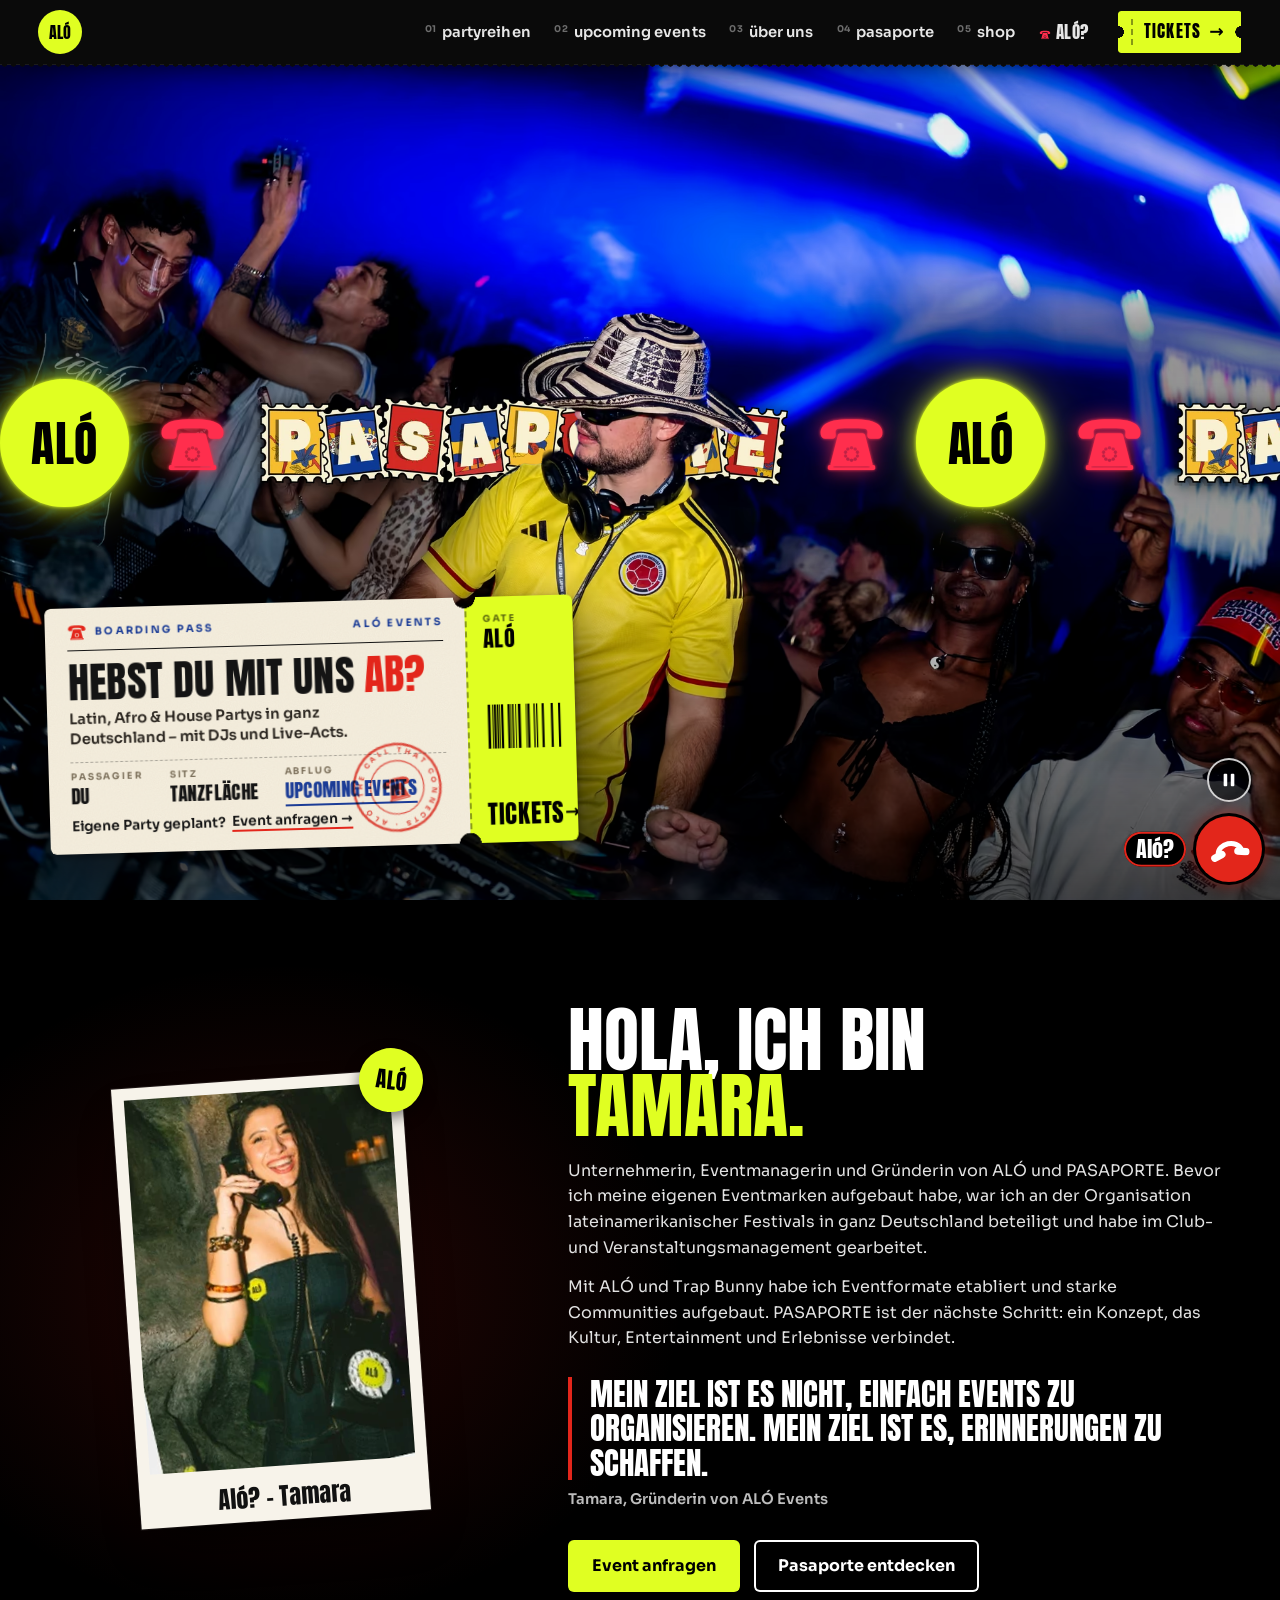
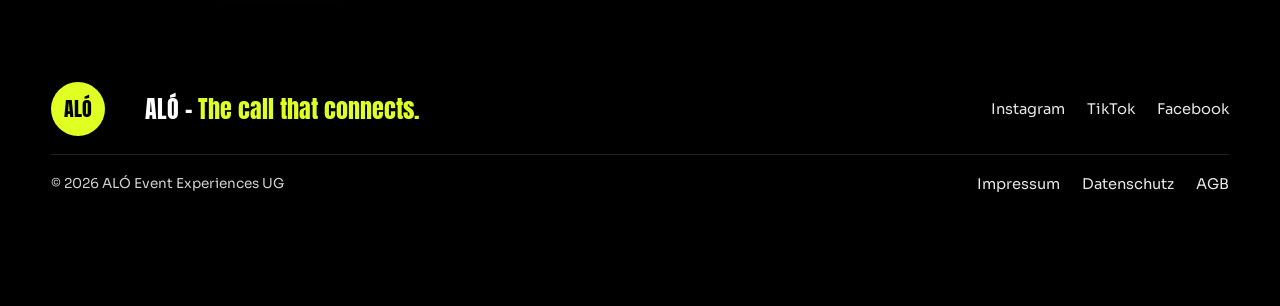
==== commit 9bc8ea22: "Menü: Partys → Partyreihen, Termine → Upcoming Events Co-Authored-By: Claude Opus 5.5 <noreply@anthr" ====
--- a/index.html
+++ b/index.html
@@ -342,7 +342,7 @@
 <header class="top">
   <a class="alo-dot" href="index.html" aria-label="ALÓ Events, zur Startseite">ALÓ</a>
   <button class="menu-btn" type="button" data-menu aria-expanded="false" aria-controls="nav">Menü</button>
-  <nav class="nav" id="nav" aria-label="Hauptmenü"><ul><li><a href="partys.html">partys</a></li><li><a href="termine.html">termine</a></li><li><a href="index.html#ueber-uns">über uns</a></li><li><a href="pasaporte.html">pasaporte</a></li><li><a href="shop.html">shop</a></li><li><a href="kontakt.html">ALÓ?</a></li></ul><a class="nav-cta" href="https://www.tickettailor.com/all-tickets/aloevents/">Tickets</a></nav>
+  <nav class="nav" id="nav" aria-label="Hauptmenü"><ul><li><a href="partys.html">partyreihen</a></li><li><a href="termine.html">upcoming events</a></li><li><a href="index.html#ueber-uns">über uns</a></li><li><a href="pasaporte.html">pasaporte</a></li><li><a href="shop.html">shop</a></li><li><a href="kontakt.html">ALÓ?</a></li></ul><a class="nav-cta" href="https://www.tickettailor.com/all-tickets/aloevents/">Tickets</a></nav>
 </header>
 
 <main id="main">
@@ -418,7 +418,7 @@
             <dl class="pass__fields">
               <div><dt>Passagier</dt><dd>Du</dd></div>
               <div><dt>Sitz</dt><dd>Tanzfläche</dd></div>
-              <div><dt>Abflug</dt><dd><a href="termine.html">Termine</a></dd></div>
+              <div><dt>Abflug</dt><dd><a href="termine.html">Upcoming Events</a></dd></div>
             </dl>
             <a class="pass__more" href="kontakt.html?thema=event#anfrage"><i class="q" style="font-style:normal">Eigene Party geplant?</i> <span>Event anfragen →</span></a>
           </div>
